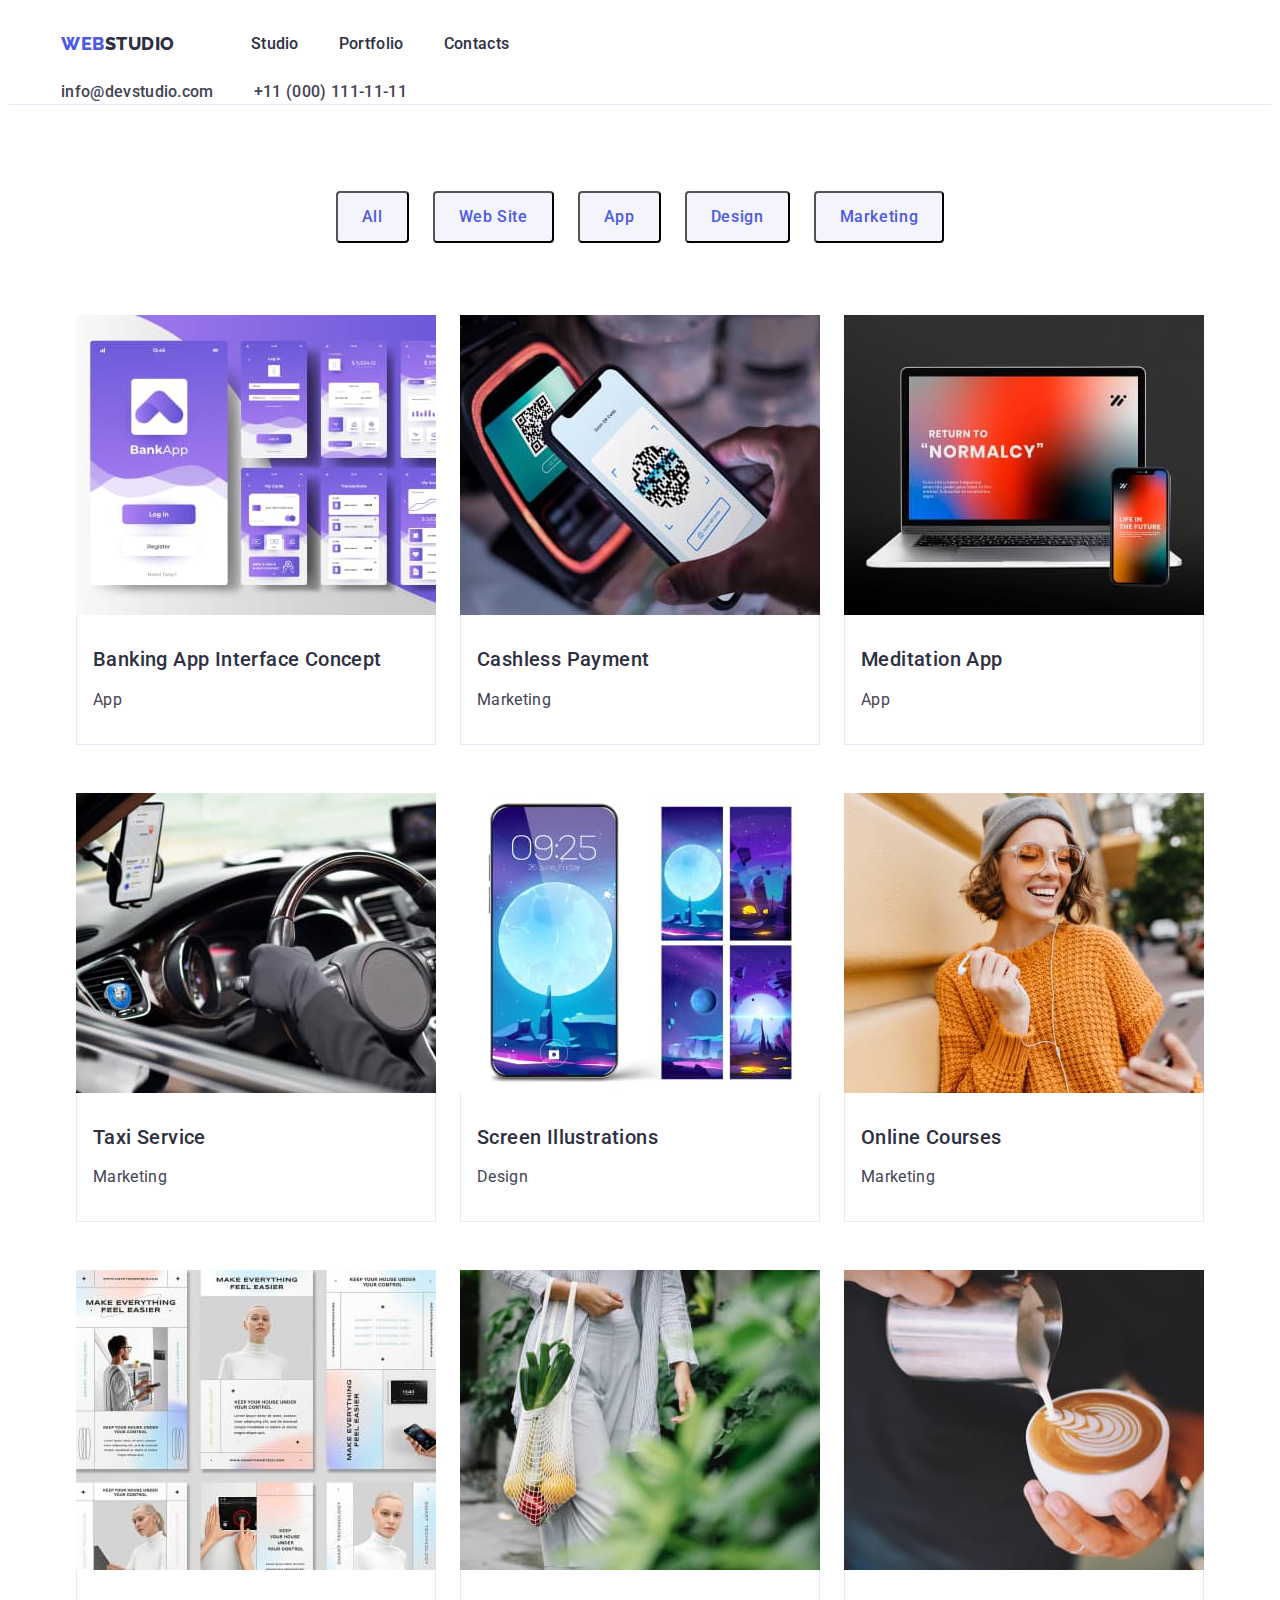
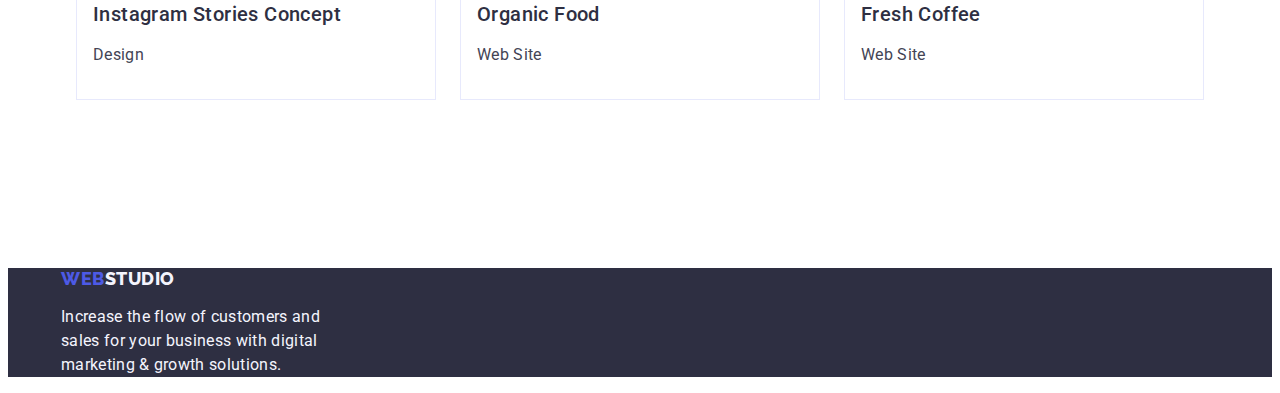
==== portfolio.html @ 390545d2 "01" ====
<!DOCTYPE html>
<html lang="en">
<!--goit-markup-hw-01-->

<head>
    <meta charset="UTF-8">
    <meta http-equiv="X-UA-Compatible" content="IE=edge">
    <meta name="viewport" content="width=device-width, initial-scale=1.0">
    <link rel="stylesheet" href="node_modules/modern-normalize/modern-normalize.min.css">
    <link rel="stylesheet" href="./css/styles.css" />
    <link rel="preconnect" href="https://fonts.googleapis.com">
    <link rel="preconnect" href="https://fonts.gstatic.com" crossorigin>
    <link
        href="https://fonts.googleapis.com/css2?family=Raleway:wght@800&family=Roboto:wght@400;500;700;900&display=swap"
        rel="stylesheet">
    <title>Studio</title>
</head>

<body>
        <!-- Шапка сайта -->
    <header class="conteiner-header">
        <div class="conteiner">
            <nav class="main-nav">
                <a href="./index.html" class="logo link">Web<span class="accent">Studio</span></a>
                <ul class="site-nav list">
                    <li class="item">
                        <a href="./index.html" class="link">Studio</a>
                    </li>
                    <li class="item">
                        <a href="./portfolio.html" class="link">Portfolio</a>
                    </li>
                    <li class="item">
                        <a href="" class="link">Contacts</a>
                    </li>
                </ul>
            </nav>
            <address class="address">
                <ul class="list">
                    <li class="item">
                        <a href="mailto:info@devstudio.com" class="link">info@devstudio.com</a>
                    </li>
                    <li class="item">
                        <a href="tel:+110001111111" class="link">+11 (000) 111-11-11</a>
                    </li>
                </ul>
            </address>
        </div>
    
    </header>
        <main>
            <section class="portfolio">
                <div class="conteiner">
               <h1 class="titles-hidden">Portfolio</h1>
               <ul class="list">
                <li class="port-btn"><button type="button" class="pointer">All</button></li>
                <li class="port-btn"><button type="button" class="pointer">Web Site</button></li> 
                <li class="port-btn"><button type="button" class="pointer">App</button></li> 
                <li class="port-btn"><button type="button" class="pointer">Design</button></li>
                <li class="port-btn"><button type="button" class="pointer">Marketing</button></li>
                </ul>
                <ul class="team-list list">
                    <li class="team">
                        <a class="link" href="">
                         <img src=./images/app.jpg class="pict" width=360 alt="Banking App Interface Concept, App" /> 
                      
                         <div class="port-item">
                        <h2 class="port-tittle ">
                            Banking App Interface Concept
                        </h2>
                        <p class="port-parag text">
                            App
                        </p>
                      </div>
                        </a>
                    </li>
                    <li class="team">
                        <a class="link" href="">
                        <img src=./images/cashless-payment.jpg class="pict" width=360 alt="Cashless Payment, Marketing" />
                            
                       <div class="port-item">
                        <h2 class="port-tittle">
                            Cashless Payment
                        </h2>
                        <p class="port-parag text">
                            Marketing
                        </p>
                       </div>
                        </a>
                    </li>
                    <li class="team">
                        <a class="link" href="">
                        <img src=./images/meditation-app.jpg class="pict" width=360 alt="Meditation App, App" />
                    
                        <div class="port-item">
                            <h2 class="port-tittle">
                                Meditation App
                            </h2>
                            <p class="port-parag text">
                                App
                            </p>
                        </div>
                        </a>
                    </li>
                    <li class="team">
                        <a class="link" href="">
                        <img src=./images/taxi-service.jpg class="pict" width=360 alt="Taxi Service, Marketing" />
                    
                     <div class="port-item">
                        <h2 class="port-tittle">
                            Taxi Service
                        </h2>
                        <p class="port-parag text">
                            Marketing
                        </p>
                     </div>
                    </a>
                    </li>
                    <li class="team">
                        <a class="link" href="">
                        <img src=./images/screen-illustrations.jpg class="pict" width=360 alt="Screen Illustrations, Design" />
                    
                        <div class="port-item">
                            <h2 class="port-tittle">
                                Screen Illustrations
                            </h2>
                            <p class="port-parag text">
                                Design
                            </p>
                        </div>
                        </a>
                    </li>
                    <li class="team">
                        <a class="link" href="">
                        <img src=./images/online-courses.jpg class="pict" width=360 alt="Online Courses, Marketing" />
                    
                       <div class="port-item">
                        <h2 class="port-tittle">
                            Online Courses
                        </h2>
                        <p class="port-parag text">
                            Marketing
                        </p>
                       </div>
                        </a>
                    </li>
                    <li class="team">
                        <a class="link" href="">
                        <img src=./images/instagram-stories-concept.jpg class="pict" width=360 alt="Instagram Stories Concept, Design" />
                    
                       <div class="port-item">
                        <h2 class="port-tittle">
                            Instagram Stories Concept
                        </h2>
                        <p class="port-parag text">
                            Design
                        </p>
                       </div>
                        </a>
                    </li>
                    <li class="team">
                        <a class="link" href="">
                        <img src=./images/organic-food.jpg class="pict" width=360 alt="Organic Food, Web Site" />
                    
                       <div class="port-item">
                        <h2 class="port-tittle">
                            Organic Food
                        </h2>
                        <p class="port-parag text">
                            Web Site
                        </p>
                       </div>
                        </a>
                    </li>
                    <li class="team">
                        <a class="link" href="">
                        <img src=./images/fresh-coffee.jpg class="pict" width=360 alt="Fresh Coffee, Web Site" />
                    
                        <div class="port-item">
                            <h2 class="port-tittle">
                                Fresh Coffee
                            </h2>
                            <p class="port-parag text">
                                Web Site
                            </p>
                        </div>
                        </a>
                    </li>
                </ul>
             </div>
                </section>
        </main>
        <footer class="footer">
            <div class="conteiner">
          <a href="./index.html" class="logo link"> Web <span class="accent">Studio </span></a>

           <p class="footer-text">
            Increase the flow of customers and sales for your business with digital marketing & growth solutions.
             </p>
            </div>

        </footer>
    </body>
    
    </html>
---- css/styles.css ----
/*цвет лого и кнопки IRIS #4D5AE5 */
    /* цвет шрифта хедера  #2E2F42 */
    /* цвет адреса в хедере #434455 */
    /*цвет активного наведения  шрифта Ocean  #404BBF */

    /* цвет заголовка h1  index #FFFFFF */
    /* цвет заголовка h2 index  #2E2F42  */
    /* цвет кновки index  IRIS  #4D5AE5 */
    /* цвет текста index  #434455  */
    
    /* цвет текста футера    #F4F4FD */

        /* цвет заголовка портфлио #2E2F42 */
        /*цвет спокойной кнопки на странице портфолио #F4F4FD */
        /* цвет спокойной надписи кнопки  на странице портфолио #4D5AE5 */
        /* цвет активной надписи кнопки  на странице портфоли #FFFFFF */
        /* цвет активной кнопки на странице портфолио Ocean  #404BBF */
        /* цвет основного текста портфлио #434455 */
/*переменные цвета*/
:root {
    --primary-text-color: #434455;
    --title-text-color: #2E2F42;
    --accent-color: #4D5AE5; /* IRIS */
    --button-color: #404BBF; /* Ocean */
    --primary-white-color: #ffffff;
    --second-color: #F4F4FD;    
}
/*основной стиль текста*/
body {
    font-family: 'Roboto', sans-serif;
    font-size: 16px;
    line-height: 1.5;  /* identical to box height, or 150% */
    color: var(--primary-text-color); /* --primary-text-color: #434455; */
    letter-spacing: 0.02em;
   
    background-color:var(--primary-white-color)}
    .conteiner{
        /* border: 5px solid tomato; */
        width: 1158px;
        padding-left: 15px;
        padding-right: 15px;
        margin: 0 auto;
    }
    img {
        display: block;
    }
.list {
    list-style:none;
    margin: 0;    
    padding-left: 0px;
}
.link{text-decoration: none;}
/* логотип*/
.logo {
    font-family: 'Raleway', sans-serif;
    font-weight: 800;
    font-size: 18px;
    line-height: 1.17;
    /* identical to box height, or 117% */
    display: flex;
    letter-spacing: 0.03em;
    text-transform: uppercase;
    color: var(--accent-color);
    margin-right: 76px;

}
.conteiner-header {
    display: flex;
    align-items: center;
    border-bottom: 1px solid#e7e9fc;
    /* #E7E9FC колір нижньої рамки хедера */
} 
.main-nav{
    display: flex;
    align-items: center;
    margin: auto;
}

 .accent {
      color: var(--title-text-color)
  }

/* хедер*/
.site-nav{
    display: flex;
}
.site-nav .item {
    margin-right: 40px;
    padding-top: 24px;
    padding-bottom: 24px;
}
.site-nav .item:last-child{
    margin-right: 0px;
}
.site-nav .link{
    color: var(--title-text-color);
    font-weight: 500;
    font-size: 16px;
    line-height: 1.5;
    letter-spacing: 0.02em;  
    display: block;
}

.address{
    font-style: normal;
}
.address .list{
        display: flex;
}
.address .item{
    margin-right: 40px;
}
.address .item:last-child{
    margin-right: 0px;
}
 .address .link {
    font-weight: 500;
     font-size: 16px;
     line-height: 1.5;
     color: inherit;
     color: var(--primary-text-color);
     /* --primary-text-color: #434455; */
      letter-spacing: 0.02em;
     font-style: normal;


 }
 .address .link:hover {
     color: var(--button-color);
 }

/* кнопка */
.pointer {
    display: inline-block;
        font-family:"Roboto", sans-serif;
        font-weight: 500;
        font-size: 16px;
        line-height: 1.5;
        letter-spacing: 0.04em;
        color: var(--primary-white-color);
        background-color: var(--accent-color);
    cursor: pointer;
border-radius: 4px;
}
.hero .pointer{
padding: 16px 32px;
min-width: 169px;
}
    .pointer:hover,.pointer:focus {
        background-color: var(--button-color);}
         /*--accent-color: #4D5AE5; IRIS */
        /*--button-color: #404BBF;  Ocean */
        /*    --second-color: #F4F4FD; */

        /* кнопка портфоліо*/
.list .pointer{
    color: var(--accent-color);
    background-color: var(--second-color);

}
.site-nav .link:hover, .site-nav .link:focus {
    color: var(--button-color);
}
.address .link:hover,.address .link:focus{
        color: var(--button-color);
}
    /* первая секция */

 .hero   {
    background-color: var(--title-text-color);
    text-align: center;
}
.hero-tittle{
    font-weight: 700;
    font-size: 56px;
    line-height: 1.07;
    text-align: center;
    color:var(--primary-white-color);
    letter-spacing: 0.02em;
    margin-top: 0px; 
    margin-bottom: 48px;
}
/*  --title-text-color: #2E2F42; */
 .hero .text, 
 .strategy .titles-strategy, 
 .tittle-we-do{
    letter-spacing: 0.02em;
    color: var(--title-text-color);
 }
p.text{
    margin-top: 0px;
    margin-bottom: 0px;
}
.strategy .conteiner{
    padding-bottom: 118px;

}
 .strategy-conteiner .list{
    display: flex;
    flex-wrap: wrap;
}
.strategy .strat-list {
    margin-right: auto;
}
.strategy .strat-list:nth-child(4n){
    margin-right: 0px;
}
.strategy .strat-list{
        display: inline-block;
  
        width: 264px;
}
 .tittle-base{
    font-weight: 700;
    font-size: 36px;
    line-height: 1.11;  
    text-align: center;
    text-transform: capitalize;
    margin-top: 0px;
    margin-bottom: 72px;}

.tittle-reg{
    font-weight: 500;
    font-size: 20px;
    line-height: 1.2;
    letter-spacing: 0.02em;
    text-align: center;
    color: var(--title-text-color);
    margin-top: 0px;
    margin-bottom: 8px;}   

    .strategy .tittle-reg{
        text-align: left;} 

.titles-hidden{
    font-weight: 500;
    font-size: 20px;
    line-height: 1.2;
    letter-spacing: 0.02em;
    color: var(--title-text-color);
    visibility:hidden;
    display: none}  /* 2 секція прихований заголовок*/
    /*  --title-text-color: #2E2F42; */



.we-do .conteiner{
    padding-bottom: 122px;
}
.we-do .link{
    display: flex;
    padding: 0px;

}

.we-do .team{
        display: inline-block;
}
.we-do .team+.team {margin-left: 24px;}
}

/* 4 секція */
.our-team {
background-color: var(--second-color)
}
.our-team .list{
    display: inline-block;
    justify-content: center;
}
.our-team .team + .team{
margin-left: 24px;
}
/* .we-do .team,
.portfolio .team,
.portfolio .port-btn {
    display: block;
} */

.our-team .team{
    display: inline-block;
    background-color: var(--primary-white-color);
    padding: 0px 0px 32px;
    border-radius: 0px 0px 4px 4px;
    text-align: center;
}
.our-team .conteiner{
    padding-bottom: 115px;
}
/*  --primary-white-color: #ffffff;
 --second-color: #F4F4FD; */


 /* футер */
.footer .accent {
    color: var(--second-color);
}

.footer {
    color: var(--second-color);
    background-color: var(--title-text-color);
}
.footer .footer-text{
    width: 264px;
}
/* кнопка портфоліо*/
.list .pointer {
    color: var(--accent-color);
    background-color: var(--second-color);}
    .list .pointer:hover, 
    .list .pointer:focus {
        color: var(--primary-white-color);
        background-color: var(--button-color);
        display: inline-block;    
    }

.port-tittle{
    font-weight: 500;
    font-size: 20px;
    line-height: 1.2;
        /* identical to box height, or 120% */
    letter-spacing: 0.02em;
     color: var(--title-text-color);
     margin-top: 0;
     margin-bottom: ;
}
.port-parag{
        font-size: 16px;
        line-height: 1.5;
        /* identical to box height, or 150% */
        letter-spacing: 0.02em;
        color: var(--primary-text-color)
        /* --primary-text-color: #434455; */
}
.portfolio .team-list {
    display: flex;
    flex-wrap: wrap;
}
.team-list .team:not(:nth-child(3n)) {
    margin-right: 24px; 
}
.portfolio .port-btn {
    padding-bottom: 72px;
}
.portfolio .pointer {
    padding: 12px 24px;
    margin-top: 86px;
}
.portfolio .port-btn+.port-btn{
    margin-left: 24px;
}
.portfolio .list {
    display: flex;
    justify-content:center
}
.portfolio .port-item {
    padding: 0 0 32px;
    padding-left: 16px;
    padding-top: 32px;
    margin-bottom: 48px;
    border-bottom: 1px solid#E7E9FC;
    border-left: 1px solid #E7E9FC;
    border-right: 1px solid #E7E9FC
    /* #E7E9FC рамка */

}
.team-list .team:nth-last-child(-n+3){
    margin-bottom: 120px; 
}
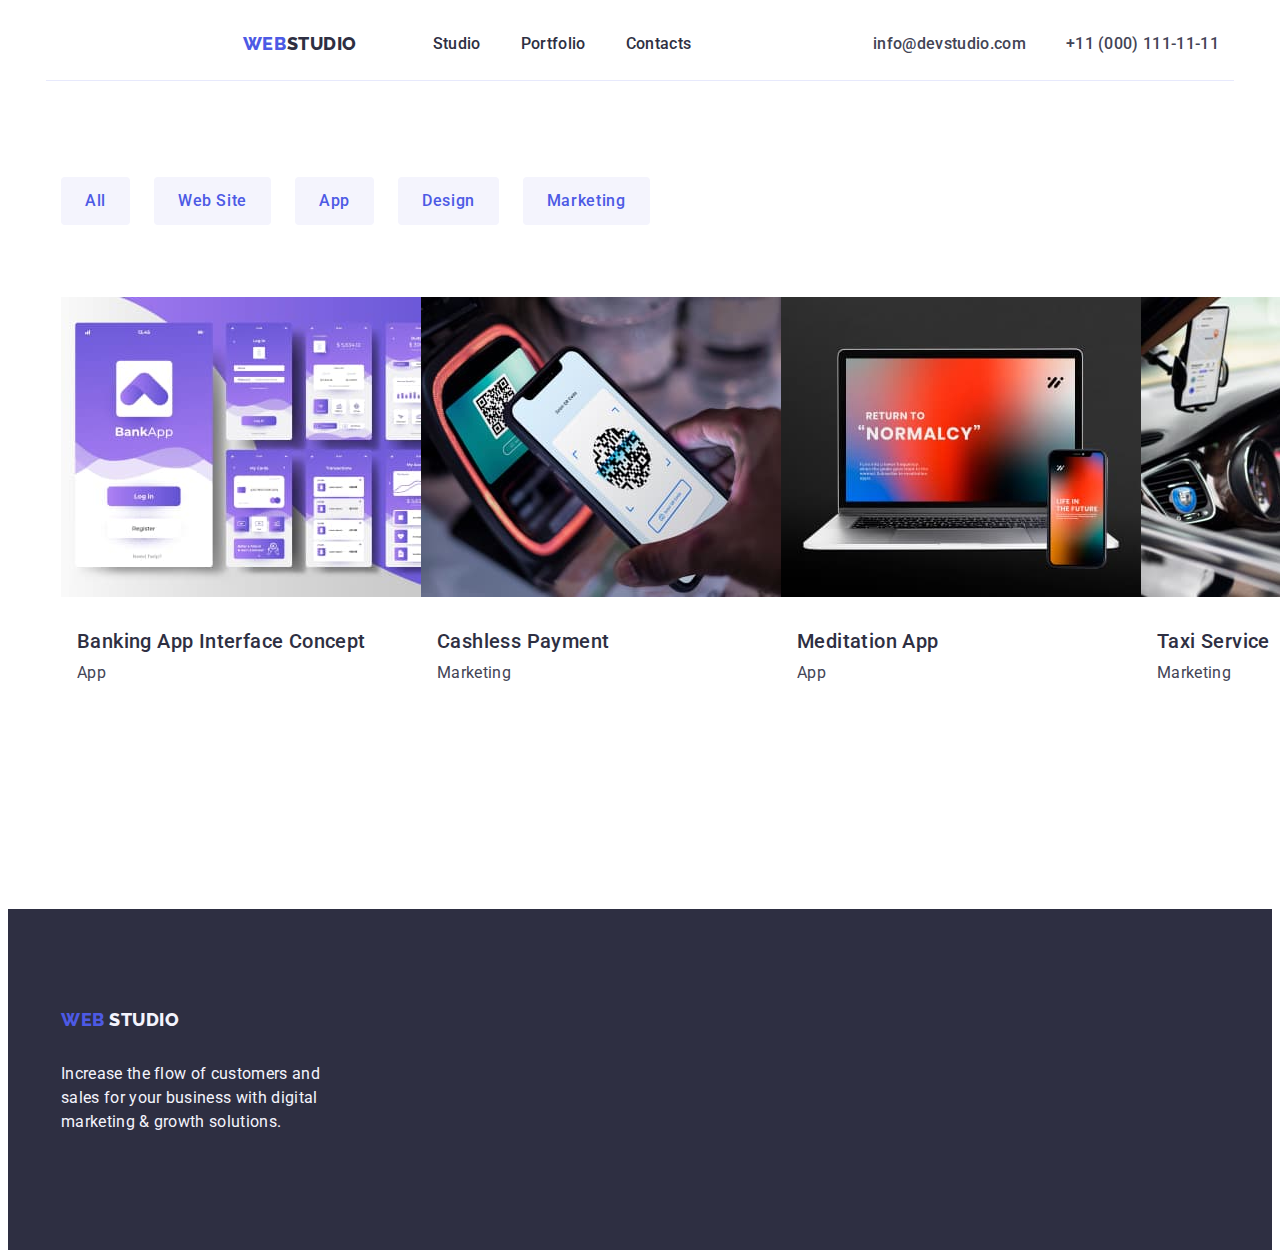
==== commit 36e9d6e1: "03" ====
--- a/portfolio.html
+++ b/portfolio.html
@@ -18,45 +18,56 @@
 
 <body>
         <!-- Шапка сайта -->
-    <header class="conteiner-header">
-        <div class="conteiner">
-            <nav class="main-nav">
-                <a href="./index.html" class="logo link">Web<span class="accent">Studio</span></a>
-                <ul class="site-nav list">
-                    <li class="item">
-                        <a href="./index.html" class="link">Studio</a>
-                    </li>
-                    <li class="item">
-                        <a href="./portfolio.html" class="link">Portfolio</a>
-                    </li>
-                    <li class="item">
-                        <a href="" class="link">Contacts</a>
-                    </li>
-                </ul>
-            </nav>
-            <address class="address">
-                <ul class="list">
-                    <li class="item">
-                        <a href="mailto:info@devstudio.com" class="link">info@devstudio.com</a>
-                    </li>
-                    <li class="item">
-                        <a href="tel:+110001111111" class="link">+11 (000) 111-11-11</a>
-                    </li>
-                </ul>
-            </address>
-        </div>
-    
+    <header class="container-header">
+    <div class="container ">
+        <nav class="main-nav">
+            <a href="./index.html" class="logo link">Web<span class="accent">Studio</span></a>
+
+            <ul class="site-nav list">
+                <li class="item">
+                    <a href="./index.html" class="link">Studio</a>
+                </li>
+                <li class="item">
+                    <a href="./portfolio.html" class="link">Portfolio</a>
+                </li>
+                <li class="item">
+                    <a href="" class="link">Contacts</a>
+                </li>
+            </ul>
+        </nav>
+        <address class="address">
+            <ul class="list">
+                <li class="item">
+                    <a href="mailto:info@devstudio.com" class="link">info@devstudio.com</a>
+                </li>
+                <li class="item">
+                    <a href="tel:+110001111111" class="link">+11 (000) 111-11-11</a>
+                </li>
+            </ul>
+        </address>
+    </div>
+
     </header>
         <main>
             <section class="portfolio">
-                <div class="conteiner">
+                <div class="container">
                <h1 class="titles-hidden">Portfolio</h1>
                <ul class="list">
-                <li class="port-btn"><button type="button" class="pointer">All</button></li>
-                <li class="port-btn"><button type="button" class="pointer">Web Site</button></li> 
-                <li class="port-btn"><button type="button" class="pointer">App</button></li> 
-                <li class="port-btn"><button type="button" class="pointer">Design</button></li>
-                <li class="port-btn"><button type="button" class="pointer">Marketing</button></li>
+                   <li class="port-btn">
+                          <button type="button" class="pointer">All</button>
+                  </li>
+                  <li class="port-btn">
+                         <button type="button" class="pointer">Web Site</button>
+                  </li> 
+                  <li class="port-btn">
+                           <button type="button" class="pointer">App</button>
+                  </li> 
+                 <li class="port-btn">
+                          <button type="button" class="pointer">Design</button>
+                  </li>
+                  <li class="port-btn">
+                            <button type="button" class="pointer">Marketing</button>
+                 </li>
                 </ul>
                 <ul class="team-list list">
                     <li class="team">
@@ -189,16 +200,16 @@
              </div>
                 </section>
         </main>
-        <footer class="footer">
-            <div class="conteiner">
-          <a href="./index.html" class="logo link"> Web <span class="accent">Studio </span></a>
-
-           <p class="footer-text">
-            Increase the flow of customers and sales for your business with digital marketing & growth solutions.
-             </p>
-            </div>
-
-        </footer>
+    <footer class="footer">
+        <div class="container">
+            <a href="./index.html" class="logo link"> Web <span class="accent">Studio </span></a>
+    
+            <p class="footer-text">
+                Increase the flow of customers and sales for your business with digital marketing & growth solutions.
+            </p>
+        </div>
+    
+    </footer>
     </body>
     
     </html>--- a/css/styles.css
+++ b/css/styles.css
@@ -16,6 +16,7 @@
         /* цвет активной надписи кнопки  на странице портфоли #FFFFFF */
         /* цвет активной кнопки на странице портфолио Ocean  #404BBF */
         /* цвет основного текста портфлио #434455 */
+        /* цыер рамки #E7E9FC */
 /*переменные цвета*/
 :root {
     --primary-text-color: #434455;
@@ -23,7 +24,8 @@
     --accent-color: #4D5AE5; /* IRIS */
     --button-color: #404BBF; /* Ocean */
     --primary-white-color: #ffffff;
-    --second-color: #F4F4FD;    
+    --second-color: #F4F4FD;  
+    --frame:#E7E9F;
 }
 /*основной стиль текста*/
 body {
@@ -34,7 +36,7 @@
     letter-spacing: 0.02em;
    
     background-color:var(--primary-white-color)}
-    .conteiner{
+    .container{
         /* border: 5px solid tomato; */
         width: 1158px;
         padding-left: 15px;
@@ -64,7 +66,7 @@
     margin-right: 76px;
 
 }
-.conteiner-header {
+.container-header .container{
     display: flex;
     align-items: center;
     border-bottom: 1px solid#e7e9fc;
@@ -97,7 +99,7 @@
     font-weight: 500;
     font-size: 16px;
     line-height: 1.5;
-    letter-spacing: 0.02em;  
+    letter-spacing: 0.02em; 
     display: block;
 }
 
@@ -143,8 +145,19 @@
 border-radius: 4px;
 }
 .hero .pointer{
-padding: 16px 32px;
-min-width: 169px;
+    display: block;
+    padding: 16px 32px;
+    min-width: 169px;
+    margin:  auto;
+    margin-top: 46px;
+    height: 56px;
+    border: none;
+
+
+}
+.hero .container{
+    padding-top: 188px;
+    padding-bottom: 188px;
 }
     .pointer:hover,.pointer:focus {
         background-color: var(--button-color);}
@@ -179,6 +192,8 @@
     letter-spacing: 0.02em;
     margin-top: 0px; 
     margin-bottom: 48px;
+    max-width: 496px;
+    margin: auto;
 }
 /*  --title-text-color: #2E2F42; */
  .hero .text, 
@@ -191,24 +206,24 @@
     margin-top: 0px;
     margin-bottom: 0px;
 }
-.strategy .conteiner{
-    padding-bottom: 118px;
-
-}
- .strategy-conteiner .list{
+.strategy {
+    padding-top: 120px;
+    padding-bottom: 120px;
+
+}
+ .strategy-container .list{
     display: flex;
     flex-wrap: wrap;
 }
 .strategy .strat-list {
-    margin-right: auto;
+    margin-right: 24px;
 }
 .strategy .strat-list:nth-child(4n){
     margin-right: 0px;
 }
 .strategy .strat-list{
         display: inline-block;
-  
-        width: 264px;
+        width: calc((100% - 72px) / 4);
 }
  .tittle-base{
     font-weight: 700;
@@ -244,10 +259,10 @@
 
 
 
-.we-do .conteiner{
-    padding-bottom: 122px;
-}
-.we-do .link{
+.we-do .container{
+    padding-bottom: 120px;
+}
+.we-do .list{
     display: flex;
     padding: 0px;
 
@@ -256,7 +271,12 @@
 .we-do .team{
         display: inline-block;
 }
-.we-do .team+.team {margin-left: 24px;}
+.we-do .team {
+    margin-right: 24px;
+    width: calc((100% - 48px) / 3)}
+.we-do .team:last-child{
+    margin-right: 0px;
+
 }
 
 /* 4 секція */
@@ -283,7 +303,7 @@
     border-radius: 0px 0px 4px 4px;
     text-align: center;
 }
-.our-team .conteiner{
+.our-team .container{
     padding-bottom: 115px;
 }
 /*  --primary-white-color: #ffffff;
@@ -298,9 +318,20 @@
 .footer {
     color: var(--second-color);
     background-color: var(--title-text-color);
+    
+    padding-top: 100px;
+    padding-bottom: 100px;
+}
+.footer .logo{
+    display: inline-block;
+    margin-bottom: 16px;
 }
 .footer .footer-text{
     width: 264px;
+}
+
+.portfolio {
+    padding: 96px 0 120px
 }
 /* кнопка портфоліо*/
 .list .pointer {
@@ -312,7 +343,6 @@
         background-color: var(--button-color);
         display: inline-block;    
     }
-
 .port-tittle{
     font-weight: 500;
     font-size: 20px;
@@ -331,38 +361,49 @@
         color: var(--primary-text-color)
         /* --primary-text-color: #434455; */
 }
-.portfolio .team-list {
-    display: flex;
-    flex-wrap: wrap;
-}
-.team-list .team:not(:nth-child(3n)) {
-    margin-right: 24px; 
+
+.portfolio .list{
+margin-bottom: 72px;
 }
 .portfolio .port-btn {
-    padding-bottom: 72px;
+    margin-right: 24px;
+}
+.portfolio .port-btn:last-child {
+    margin-right: 0px;
 }
 .portfolio .pointer {
     padding: 12px 24px;
-    margin-top: 86px;
-}
-.portfolio .port-btn+.port-btn{
-    margin-left: 24px;
+    border: 1px solid var(--frame);
+}
+.portfolio .pointer:hover,
+.portfolio .pointer:focus {
+    border: 1px solid transparent;
 }
 .portfolio .list {
     display: flex;
     justify-content:center
+
+/* секция portfolio */
+.portfolio .team-list {
+    display: flex;
+    flex-wrap: wrap;
+}
+.team-list .team {
+    margin-right: 24px;
+    margin-bottom: 48px;
+    width: calc((100% - 48px) / 3);
+}
+.team-list .team:nth-child(3n) {
+    margin-right: 0px;
+}
 }
 .portfolio .port-item {
-    padding: 0 0 32px;
-    padding-left: 16px;
-    padding-top: 32px;
-    margin-bottom: 48px;
-    border-bottom: 1px solid#E7E9FC;
-    border-left: 1px solid #E7E9FC;
-    border-right: 1px solid #E7E9FC
-    /* #E7E9FC рамка */
-
-}
-.team-list .team:nth-last-child(-n+3){
-    margin-bottom: 120px; 
-}
+    padding: 32px 16px;
+    border-bottom: 1px solid var(--frame);
+    border-left: 1px solid var(--frame);
+    border-right: 1px solid var(--frame);
+        /* #E7E9FC рамка */
+
+}.port-item .port-tittle{
+    margin-bottom: 8px
+}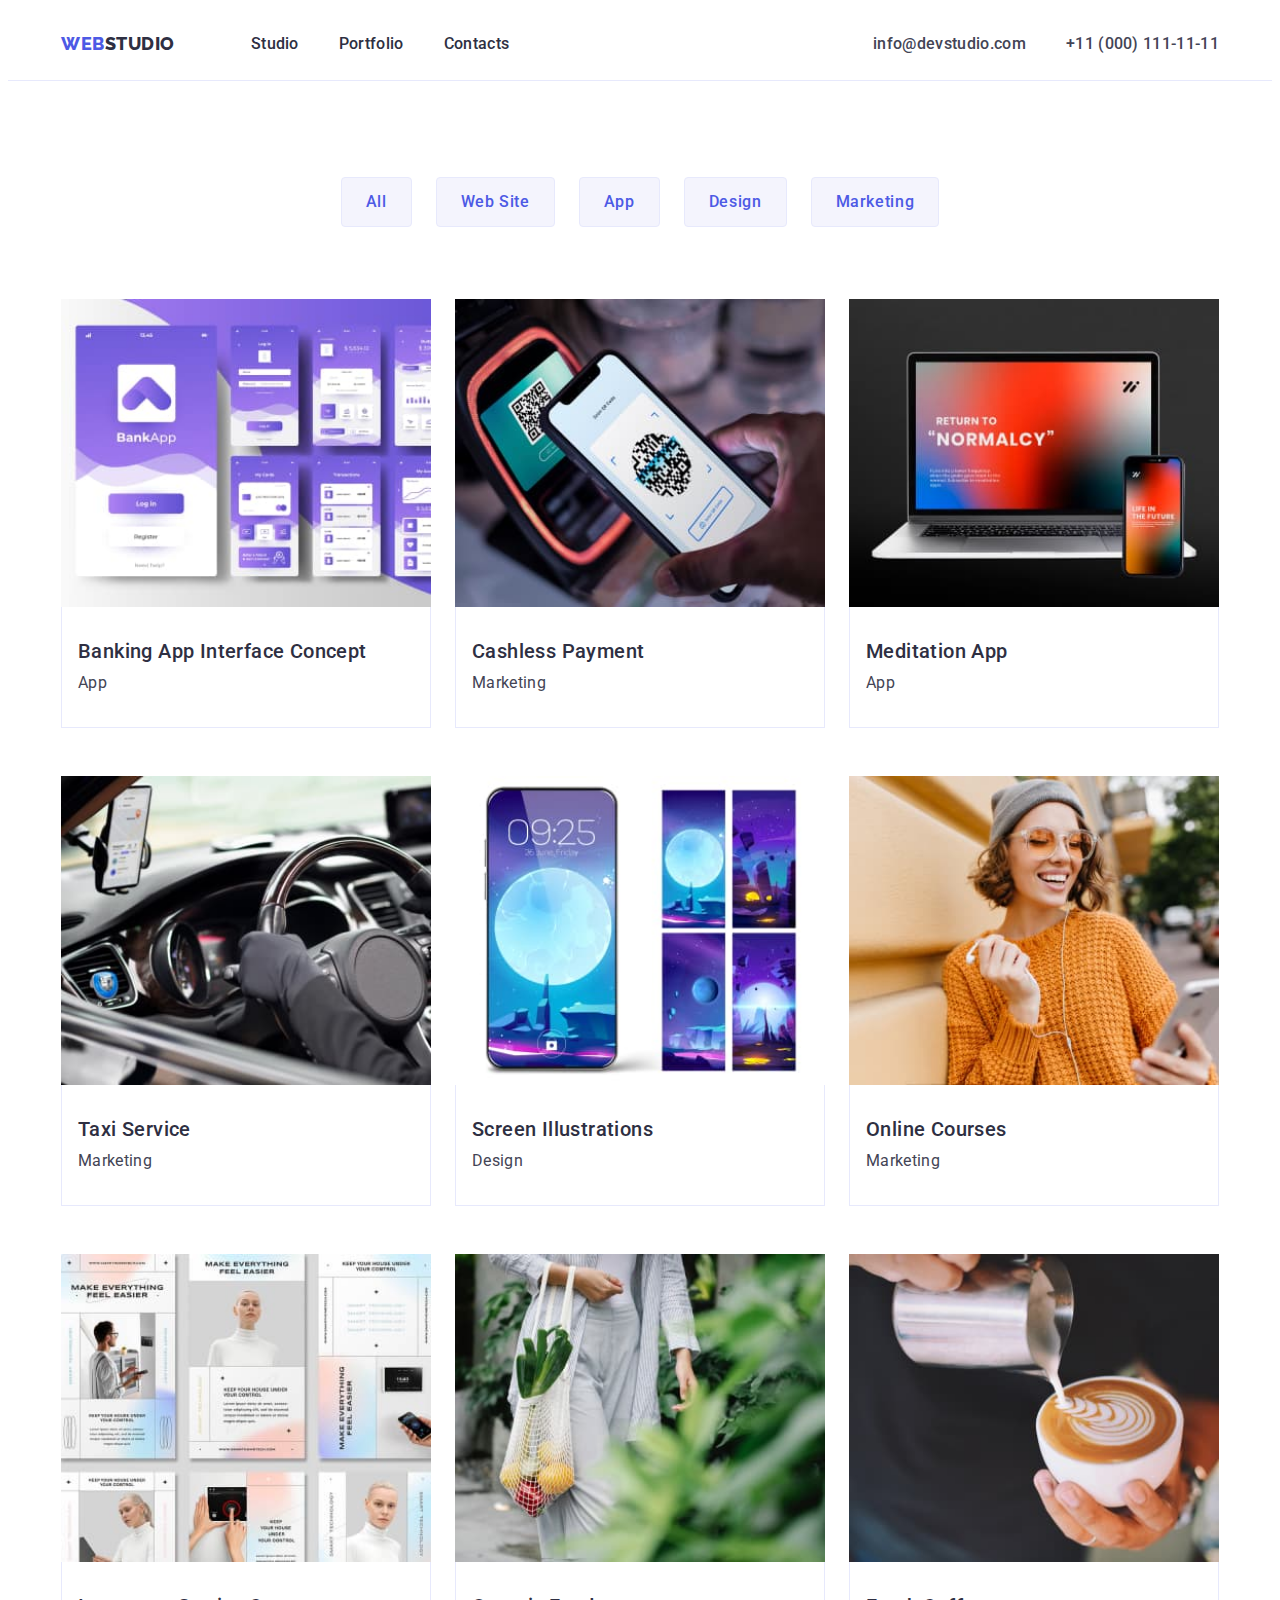
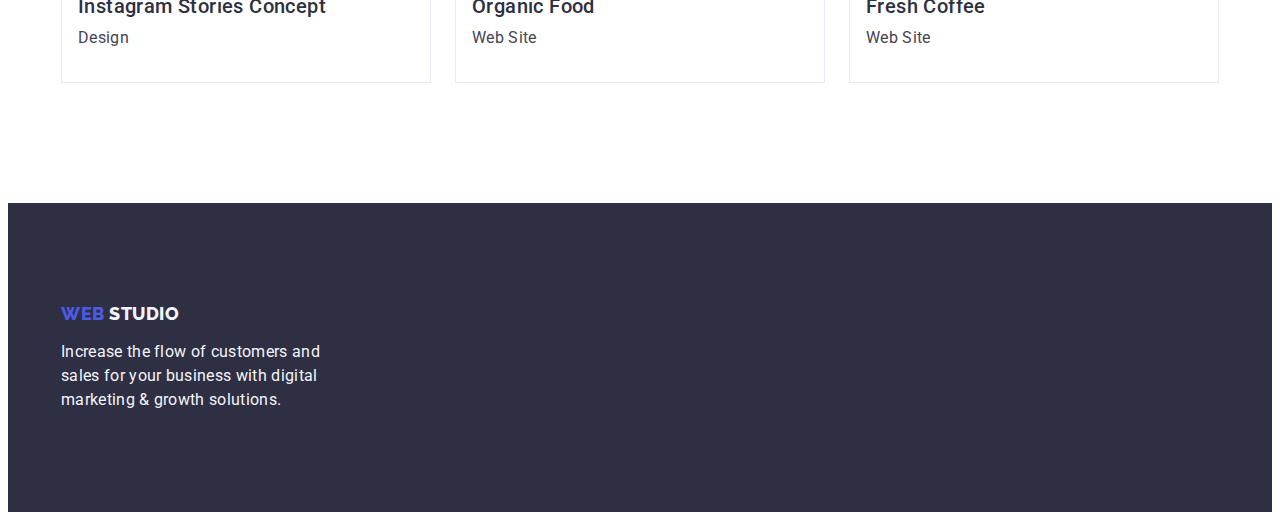
==== commit f1bf55ec: "goit-markup-hw-03" ====
--- a/portfolio.html
+++ b/portfolio.html
@@ -52,7 +52,7 @@
             <section class="portfolio">
                 <div class="container">
                <h1 class="titles-hidden">Portfolio</h1>
-               <ul class="list">
+               <ul class="port-list-bottom list">
                    <li class="port-btn">
                           <button type="button" class="pointer">All</button>
                   </li>
--- a/css/styles.css
+++ b/css/styles.css
@@ -25,7 +25,7 @@
     --button-color: #404BBF; /* Ocean */
     --primary-white-color: #ffffff;
     --second-color: #F4F4FD;  
-    --frame:#E7E9F;
+    --frame: #E7E9FC; 
 }
 /*основной стиль текста*/
 body {
@@ -45,6 +45,7 @@
     }
     img {
         display: block;
+        width: 100%;
     }
 .list {
     list-style:none;
@@ -69,13 +70,15 @@
 .container-header .container{
     display: flex;
     align-items: center;
-    border-bottom: 1px solid#e7e9fc;
     /* #E7E9FC колір нижньої рамки хедера */
 } 
+.container-header{
+    border-bottom: 1px solid var(--frame)
+}
 .main-nav{
     display: flex;
     align-items: center;
-    margin: auto;
+    margin-right: auto;
 }
 
  .accent {
@@ -88,8 +91,10 @@
 }
 .site-nav .item {
     margin-right: 40px;
-    padding-top: 24px;
-    padding-bottom: 24px;
+}
+.site-nav .link{
+        padding-top: 24px;
+        padding-bottom: 24px;
 }
 .site-nav .item:last-child{
     margin-right: 0px;
@@ -155,7 +160,7 @@
 
 
 }
-.hero .container{
+.hero{
     padding-top: 188px;
     padding-bottom: 188px;
 }
@@ -222,7 +227,6 @@
     margin-right: 0px;
 }
 .strategy .strat-list{
-        display: inline-block;
         width: calc((100% - 72px) / 4);
 }
  .tittle-base{
@@ -242,7 +246,8 @@
     text-align: center;
     color: var(--title-text-color);
     margin-top: 0px;
-    margin-bottom: 8px;}   
+    margin-bottom: 8px;
+}   
 
     .strategy .tittle-reg{
         text-align: left;} 
@@ -259,7 +264,7 @@
 
 
 
-.we-do .container{
+.we-do{
     padding-bottom: 120px;
 }
 .we-do .list{
@@ -281,15 +286,14 @@
 
 /* 4 секція */
 .our-team {
-background-color: var(--second-color)
+background-color: var(--second-color);
+padding: 120px 0;
 }
 .our-team .list{
-    display: inline-block;
+    display: flex;
     justify-content: center;
 }
-.our-team .team + .team{
-margin-left: 24px;
-}
+
 /* .we-do .team,
 .portfolio .team,
 .portfolio .port-btn {
@@ -297,19 +301,22 @@
 } */
 
 .our-team .team{
-    display: inline-block;
+    margin-right: 24px;
     background-color: var(--primary-white-color);
     padding: 0px 0px 32px;
     border-radius: 0px 0px 4px 4px;
     text-align: center;
-}
-.our-team .container{
-    padding-bottom: 115px;
+    width: calc((100% - 72px) / 4);
+}
+.our-team .team:last-child {
+    margin-right: 0px;
 }
 /*  --primary-white-color: #ffffff;
  --second-color: #F4F4FD; */
 
-
+.our-team .team-info{
+    padding: 32px 16px;
+}
  /* футер */
 .footer .accent {
     color: var(--second-color);
@@ -325,9 +332,11 @@
 .footer .logo{
     display: inline-block;
     margin-bottom: 16px;
+    margin-right: 0px;
 }
 .footer .footer-text{
     width: 264px;
+    margin: 0px;
 }
 
 .portfolio {
@@ -343,28 +352,7 @@
         background-color: var(--button-color);
         display: inline-block;    
     }
-.port-tittle{
-    font-weight: 500;
-    font-size: 20px;
-    line-height: 1.2;
-        /* identical to box height, or 120% */
-    letter-spacing: 0.02em;
-     color: var(--title-text-color);
-     margin-top: 0;
-     margin-bottom: ;
-}
-.port-parag{
-        font-size: 16px;
-        line-height: 1.5;
-        /* identical to box height, or 150% */
-        letter-spacing: 0.02em;
-        color: var(--primary-text-color)
-        /* --primary-text-color: #434455; */
-}
-
-.portfolio .list{
-margin-bottom: 72px;
-}
+
 .portfolio .port-btn {
     margin-right: 24px;
 }
@@ -379,11 +367,14 @@
 .portfolio .pointer:focus {
     border: 1px solid transparent;
 }
+/* секция portfolio */
 .portfolio .list {
     display: flex;
-    justify-content:center
-
-/* секция portfolio */
+    justify-content: center;
+}
+.portfolio .port-list-bottom {
+    margin-bottom: 72px;
+}
 .portfolio .team-list {
     display: flex;
     flex-wrap: wrap;
@@ -391,19 +382,37 @@
 .team-list .team {
     margin-right: 24px;
     margin-bottom: 48px;
-    width: calc((100% - 48px) / 3);
+    width: calc((100% - 48px)/3);
+}
+.team-list .team:nth-last-child(-n+3){
+margin-bottom: 0px;
 }
 .team-list .team:nth-child(3n) {
     margin-right: 0px;
 }
-}
+
 .portfolio .port-item {
     padding: 32px 16px;
     border-bottom: 1px solid var(--frame);
     border-left: 1px solid var(--frame);
     border-right: 1px solid var(--frame);
         /* #E7E9FC рамка */
-
-}.port-item .port-tittle{
-    margin-bottom: 8px
+}
+.port-tittle {
+    font-weight: 500;
+    font-size: 20px;
+    line-height: 1.2;
+    /* identical to box height, or 120% */
+    letter-spacing: 0.02em;
+    color: var(--title-text-color);
+    margin-top: 0;
+    margin-bottom: 8px;
+}
+.port-parag {
+    font-size: 16px;
+    line-height: 1.5;
+    /* identical to box height, or 150% */
+    letter-spacing: 0.02em;
+    color: var(--primary-text-color)
+        /* --primary-text-color: #434455; */
 }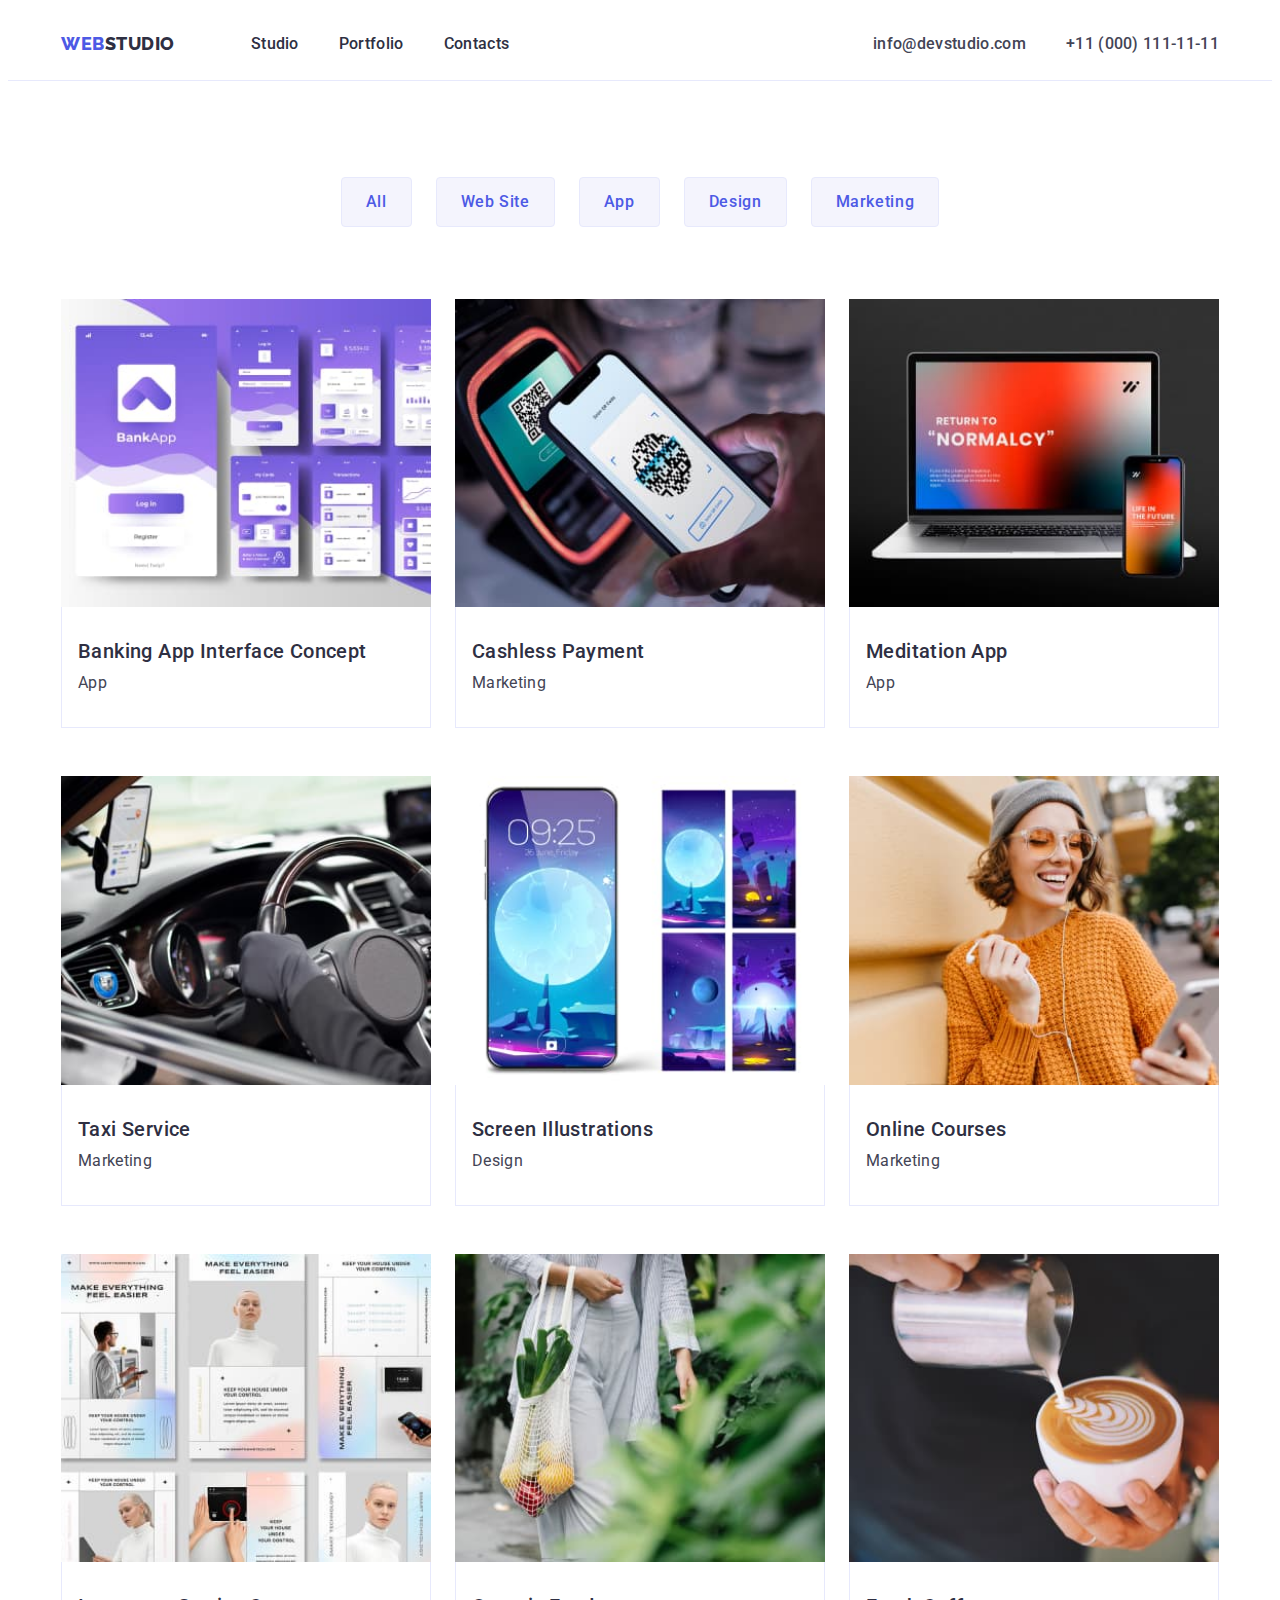
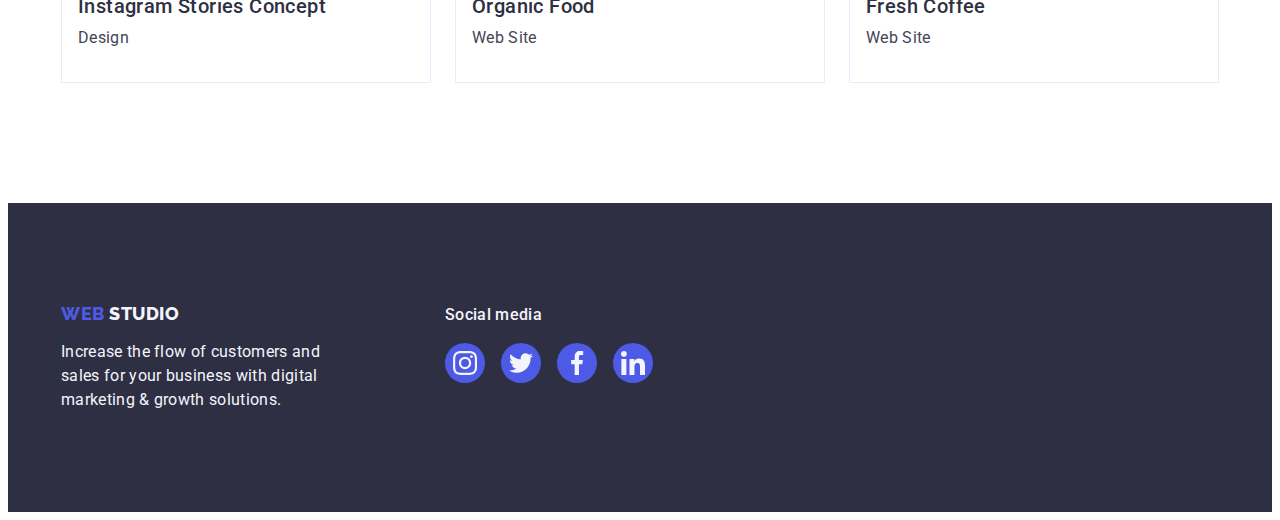
==== commit 37be841f: "goit-markup-hw-04" ====
--- a/portfolio.html
+++ b/portfolio.html
@@ -6,7 +6,9 @@
     <meta charset="UTF-8">
     <meta http-equiv="X-UA-Compatible" content="IE=edge">
     <meta name="viewport" content="width=device-width, initial-scale=1.0">
-    <link rel="stylesheet" href="node_modules/modern-normalize/modern-normalize.min.css">
+    <link rel="stylesheet" href="https://cdnjs.cloudflare.com/ajax/libs/modern-normalize/1.1.0/modern-normalize.min.css"
+        integrity="sha512-wpPYUAdjBVSE4KJnH1VR1HeZfpl1ub8YT/NKx4PuQ5NmX2tKuGu6U/JRp5y+Y8XG2tV+wKQpNHVUX03MfMFn9Q=="
+        crossorigin="anonymous" referrerpolicy="no-referrer" />
     <link rel="stylesheet" href="./css/styles.css" />
     <link rel="preconnect" href="https://fonts.googleapis.com">
     <link rel="preconnect" href="https://fonts.gstatic.com" crossorigin>
@@ -201,12 +203,52 @@
                 </section>
         </main>
     <footer class="footer">
-        <div class="container">
-            <a href="./index.html" class="logo link"> Web <span class="accent">Studio </span></a>
+        <div class="container footer-container">
+            <div class="logo-company">
+                <a href="./index.html" class="logo link"> Web <span class="accent">Studio </span></a>
     
-            <p class="footer-text">
-                Increase the flow of customers and sales for your business with digital marketing & growth solutions.
-            </p>
+                <p class="footer-text">
+                    Increase the flow of customers and sales for your business with digital marketing & growth solutions.
+                </p>
+            </div>
+            <div class="media">
+                <h2 class="soc-media">
+                    Social media
+                </h2>
+                <ul class="list list-soc">
+                    <li class="link-soc">
+                        <a href="" class="buttom-soc">
+                            <svg class="buttom-icon-soc" width="24" height="24">
+                                <use href="./images/icons.svg#icon-instagram">
+                                </use>
+                            </svg>
+                        </a>
+                    </li>
+                    <li class="link-soc">
+                        <a href="" class="buttom-soc">
+                            <svg class="buttom-icon-soc" width="24" height="24">
+                                <use href="./images/icons.svg#icon-twitter">
+                                </use>
+                            </svg>
+                        </a>
+                    </li>
+                    <li class="link-soc">
+                        <a href="" class="buttom-soc">
+                            <svg class="buttom-icon-soc" width="24" height="24">
+                                <use href="./images/icons.svg#icon-facebook"></use>
+                            </svg>
+                        </a>
+                    </li>
+                    <li class="link-soc">
+                        <a href="" class="buttom-soc">
+                            <svg class="buttom-icon-soc" width="24" height="24">
+                                <use href="./images/icons.svg#icon-linkedin">
+                                </use>
+                            </svg>
+                        </a>
+                    </li>
+                </ul>
+            </div>
         </div>
     
     </footer>
--- a/css/styles.css
+++ b/css/styles.css
@@ -25,7 +25,9 @@
     --button-color: #404BBF; /* Ocean */
     --primary-white-color: #ffffff;
     --second-color: #F4F4FD;  
-    --frame: #E7E9FC; 
+    --frame: #E7E9FC;
+    --client-logo:#8E8F99;
+    --soc-logo:#F4F4FD;
 }
 /*основной стиль текста*/
 body {
@@ -165,7 +167,8 @@
     padding-bottom: 188px;
 }
     .pointer:hover,.pointer:focus {
-        background-color: var(--button-color);}
+         background-color: var(--button-color);
+        }
          /*--accent-color: #4D5AE5; IRIS */
         /*--button-color: #404BBF;  Ocean */
         /*    --second-color: #F4F4FD; */
@@ -186,7 +189,18 @@
 
  .hero   {
     background-color: var(--title-text-color);
+        background-image: linear-gradient(
+            to right,
+             rgba(46, 47, 66, 0.7),
+             rgba(46, 47, 66, 0.7)),
+            url(../images/people-office.jpg);
+    /* background-image: url(../images/people-office.jpg); */
+    background-repeat: no-repeat;
+    background-position: center;
+    background-size: 1440рх;
+
     text-align: center;
+    /* rgba(46, 47, 66, 0.7) */
 }
 .hero-tittle{
     font-weight: 700;
@@ -263,6 +277,24 @@
     /*  --title-text-color: #2E2F42; */
 
 
+.strat-list .buttom{
+    display: flex;
+    align-items: center;
+    justify-content: center;
+    margin-bottom: 8px;
+   
+    background-color: #F4F4FD;
+    height: 112px;
+    width: 264px;
+    border-radius: 4px;
+}
+.strat-list .buttom-icon{
+
+    width: 64px;
+    height: 64px;
+    left: 100px;
+    top: 24px;
+}
 
 .we-do{
     padding-bottom: 120px;
@@ -300,13 +332,17 @@
     display: block;
 } */
 
+
 .our-team .team{
     margin-right: 24px;
     background-color: var(--primary-white-color);
-    padding: 0px 0px 32px;
     border-radius: 0px 0px 4px 4px;
     text-align: center;
     width: calc((100% - 72px) / 4);
+    box-shadow:
+         0px 1px 6px rgba(46, 47, 66, 0.08),
+        0px 1px 1px rgba(46, 47, 66, 0.16),
+        0px 2px 1px rgba(46, 47, 66, 0.08);
 }
 .our-team .team:last-child {
     margin-right: 0px;
@@ -317,6 +353,53 @@
 .our-team .team-info{
     padding: 32px 16px;
 }
+
+.buttom-soc{
+    display: flex;
+    align-items: center;
+    justify-content: center;
+    background-color: var(--accent-color);
+    height: 40px;
+    width: 40px;
+    border-radius: 50%;
+    fill: var(--soc-logo);
+}
+.buttom-icon-soc{
+    align-items: center;
+    justify-content: center;
+}
+.our-team .link-soc{
+    margin-top: 8px;
+    margin-right: 24px;
+}
+.our-team .link-soc:last-child{
+    margin-right: 0px;
+}
+
+/* Наші кліенти */
+.our-client{
+    background-color: var(--primary-white-color);
+    padding: 120px 0;
+}
+.our-client-container .list {
+     display: flex;}
+
+.buttom-client{
+    display: flex;
+    margin-right: 24px;
+    align-items: center;
+    justify-content: center;
+    height: 88px;
+    width: 168px;
+    border: 1px solid #8E8F99;
+    border-radius: 4px;
+    fill:var(--client-logo);
+}
+.buttom-client:last-child{
+    margin-right: 0px;
+}
+
+
  /* футер */
 .footer .accent {
     color: var(--second-color);
@@ -339,8 +422,23 @@
     margin: 0px;
 }
 
-.portfolio {
-    padding: 96px 0 120px
+.list-soc{
+display: flex;
+}
+.link-soc{
+    margin-right: 16px;
+}
+.soc-media{
+    font-size: 16px;
+    font-weight: 500;
+    margin: 0;
+    margin-bottom: 16px;
+}
+.footer-container{
+    display: flex;
+}
+.logo-company{
+    margin-right: 120px;
 }
 /* кнопка портфоліо*/
 .list .pointer {
@@ -353,12 +451,7 @@
         display: inline-block;    
     }
 
-.portfolio .port-btn {
-    margin-right: 24px;
-}
-.portfolio .port-btn:last-child {
-    margin-right: 0px;
-}
+
 .portfolio .pointer {
     padding: 12px 24px;
     border: 1px solid var(--frame);
@@ -366,8 +459,29 @@
 .portfolio .pointer:hover,
 .portfolio .pointer:focus {
     border: 1px solid transparent;
+    box-shadow: 
+    0px 3px 1px rgba(0, 0, 0, 0.1), 
+    0px 2px 1px rgba(0, 0, 0, 0.08), 
+    0px 2px 2px rgba(0, 0, 0, 0.12);
 }
 /* секция portfolio */
+.portfolio {
+    padding: 96px 0 120px
+}
+.portfolio .port-btn {
+    margin-right: 24px;
+}
+
+.portfolio .port-btn:last-child {
+    margin-right: 0px;
+}
+
+.portfolio .team:hover {
+    box-shadow:
+        0px 1px 6px rgba(46, 47, 66, 0.08),
+        0px 1px 1px rgba(46, 47, 66, 0.16),
+        0px 2px 1px rgba(46, 47, 66, 0.08);
+}
 .portfolio .list {
     display: flex;
     justify-content: center;
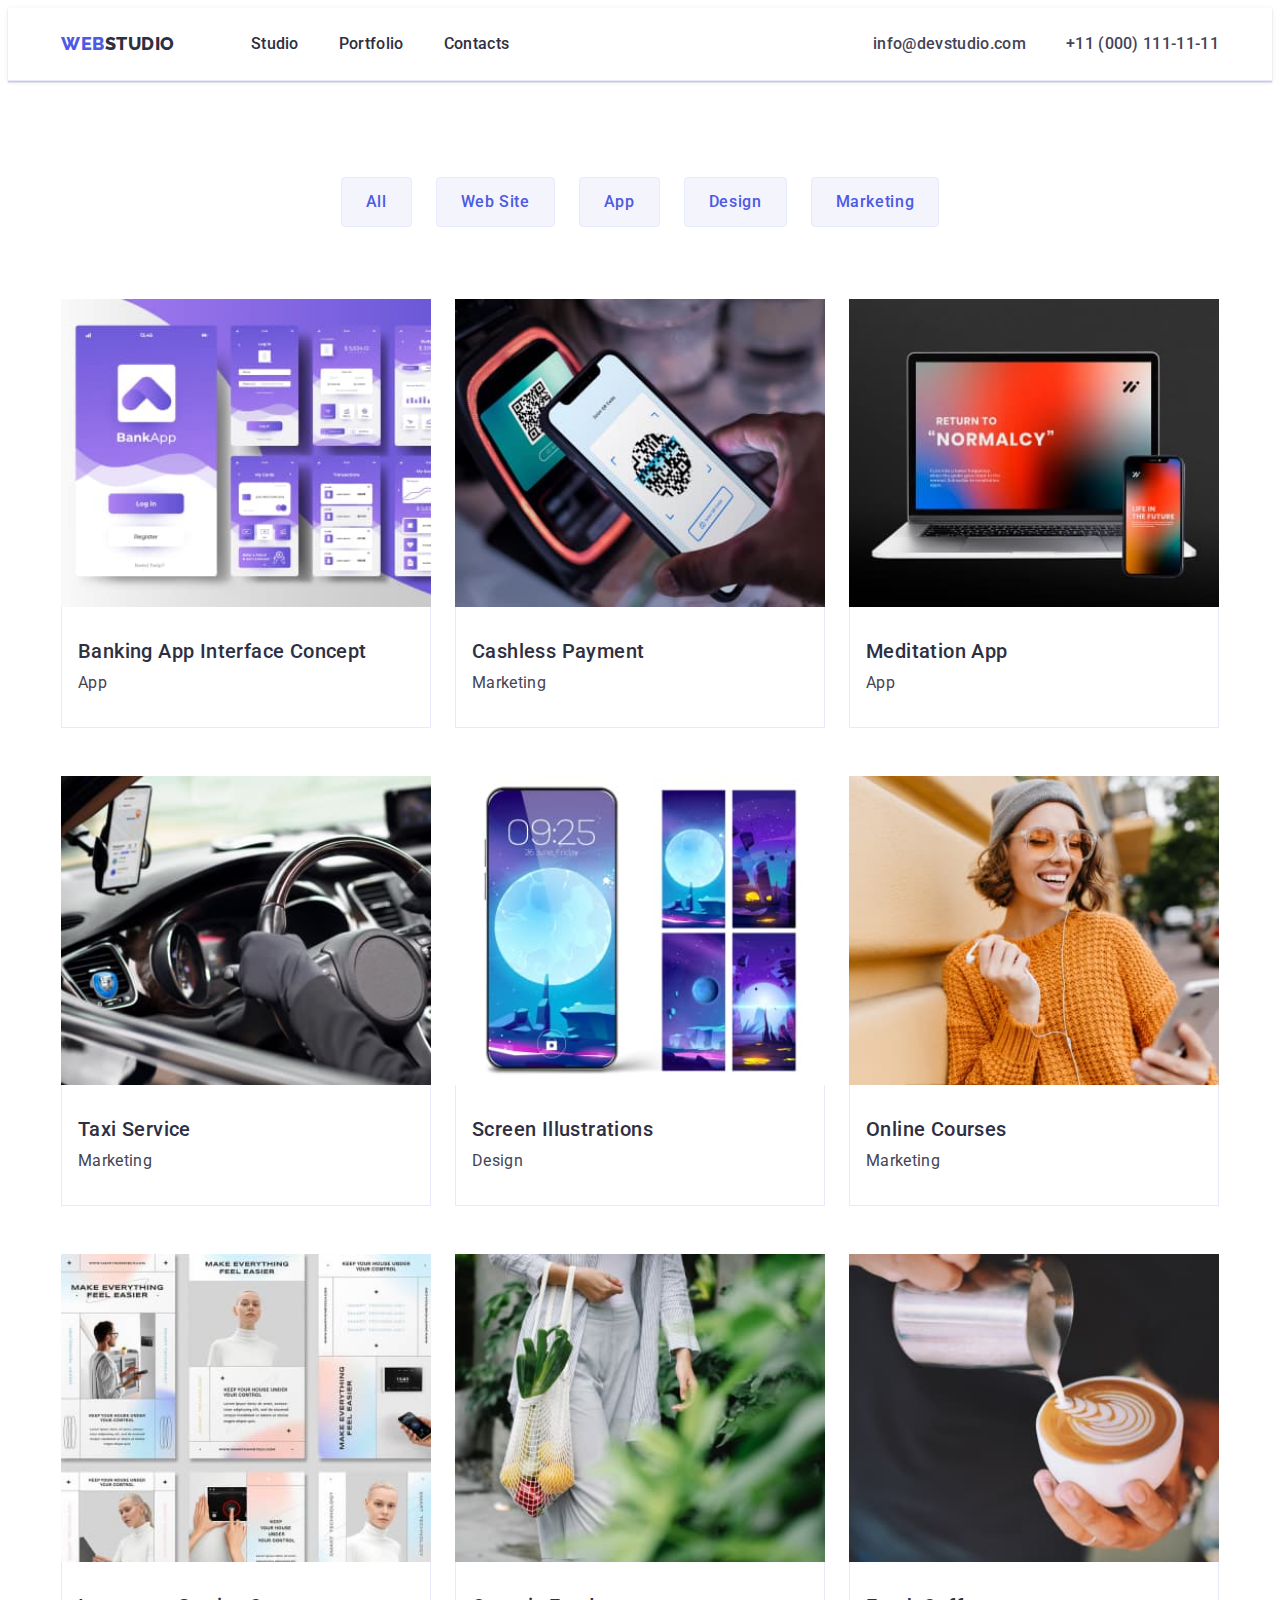
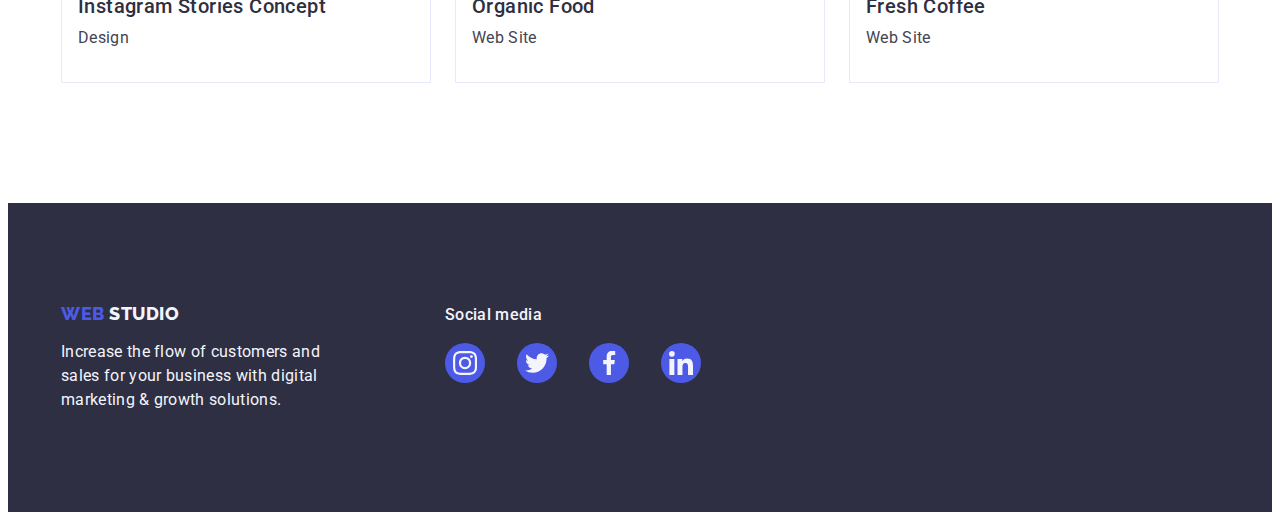
==== commit d33cd80e: "2" ====
--- a/portfolio.html
+++ b/portfolio.html
@@ -212,9 +212,9 @@
                 </p>
             </div>
             <div class="media">
-                <h2 class="soc-media">
+                <p class="soc-media">
                     Social media
-                </h2>
+                </p>
                 <ul class="list list-soc">
                     <li class="link-soc">
                         <a href="" class="buttom-soc">
--- a/css/styles.css
+++ b/css/styles.css
@@ -75,7 +75,10 @@
     /* #E7E9FC колір нижньої рамки хедера */
 } 
 .container-header{
-    border-bottom: 1px solid var(--frame)
+    border-bottom: 1px solid var(--frame);
+    box-shadow:0px 2px 1px rgba(46, 47, 66, 0.08),
+        0px 1px 1px rgba(46, 47, 66, 0.16),
+        0px 1px 6px rgba(46, 47, 66, 0.08)
 }
 .main-nav{
     display: flex;
@@ -165,6 +168,18 @@
 .hero{
     padding-top: 188px;
     padding-bottom: 188px;
+        background-color: var(--title-text-color);
+         background-image: linear-gradient(rgba(46, 47, 66, 0.7),
+                rgba(46, 47, 66, 0.7)),
+                url(../images/people-office.jpg);
+         /* background-image: url(../images/people-office.jpg); */
+         max-width: 1440рх;
+         background-repeat: no-repeat;
+         background-position: center;
+         background-size: cover;
+        
+            text-align: center;
+            /* rgba(46, 47, 66, 0.7) */
 }
     .pointer:hover,.pointer:focus {
          background-color: var(--button-color);
@@ -187,21 +202,6 @@
 }
     /* первая секция */
 
- .hero   {
-    background-color: var(--title-text-color);
-        background-image: linear-gradient(
-            to right,
-             rgba(46, 47, 66, 0.7),
-             rgba(46, 47, 66, 0.7)),
-            url(../images/people-office.jpg);
-    /* background-image: url(../images/people-office.jpg); */
-    background-repeat: no-repeat;
-    background-position: center;
-    background-size: 1440рх;
-
-    text-align: center;
-    /* rgba(46, 47, 66, 0.7) */
-}
 .hero-tittle{
     font-weight: 700;
     font-size: 56px;
@@ -351,7 +351,7 @@
  --second-color: #F4F4FD; */
 
 .our-team .team-info{
-    padding: 32px 16px;
+    padding: 32px 0px;
 }
 
 .buttom-soc{
@@ -364,17 +364,20 @@
     border-radius: 50%;
     fill: var(--soc-logo);
 }
+.buttom-soc:hover, .buttom-soc:focus{
+    background-color: var(--button-color)
+}
 .buttom-icon-soc{
     align-items: center;
     justify-content: center;
 }
 .our-team .link-soc{
     margin-top: 8px;
-    margin-right: 24px;
-}
-.our-team .link-soc:last-child{
-    margin-right: 0px;
-}
+    gap: 24px;
+}
+/* .our-team .link-soc:last-child{
+    margin-right: 0px;
+} */
 
 /* Наші кліенти */
 .our-client{
@@ -384,39 +387,68 @@
 .our-client-container .list {
      display: flex;}
 
-.buttom-client{
-    display: flex;
-    margin-right: 24px;
-    align-items: center;
-    justify-content: center;
+.tittle-our-client {
+     font-weight: 700;
+     font-size: 36px;
+     line-height: 1.1;
+     text-align: center;
+     text-transform: capitalize;
+    color:var(--title-text-color);
+     margin-top: 0px;
+     margin-bottom: 72px;
+         }
+
+.our-client .list-client{
+    
     height: 88px;
     width: 168px;
-    border: 1px solid #8E8F99;
-    border-radius: 4px;
-    fill:var(--client-logo);
-}
-.buttom-client:last-child{
-    margin-right: 0px;
-}
-
+}
+.our-client-container .list{
+    gap: 24px;
+}
+.buttom-client{
+        display: flex;
+        align-items: center;
+        justify-content: center;
+        height: 88px;
+        width: 168px;
+        border: 1px solid var(--client-logo);
+        border-radius: 4px;
+    fill: var(--client-logo);
+}
+.buttom-client:hover, .buttom-client:focus{
+    fill: var(--button-color);
+    border: 1px solid var(--button-color);
+}
+/* .buttom-client-icon{
+    fill: currentColor;
+} */
 
  /* футер */
-.footer .accent {
-    color: var(--second-color);
-}
+
 
 .footer {
     color: var(--second-color);
     background-color: var(--title-text-color);
-    
+
     padding-top: 100px;
     padding-bottom: 100px;
+}
+.footer-container {
+    display: flex;
+    align-items: baseline;
 }
 .footer .logo{
     display: inline-block;
     margin-bottom: 16px;
     margin-right: 0px;
 }
+.logo-company {
+    margin-right: 120px;
+}
+.footer .accent {
+    color: var(--second-color);
+}
 .footer .footer-text{
     width: 264px;
     margin: 0px;
@@ -429,17 +461,18 @@
     margin-right: 16px;
 }
 .soc-media{
-    font-size: 16px;
     font-weight: 500;
     margin: 0;
     margin-bottom: 16px;
 }
-.footer-container{
-    display: flex;
-}
-.logo-company{
-    margin-right: 120px;
-}
+.list-soc{
+    gap: 16px;
+}
+.footer .buttom-soc:focus, .footer .buttom-soc:hover{
+    background-color: #31d0aa
+    
+}
+
 /* кнопка портфоліо*/
 .list .pointer {
     color: var(--accent-color);
@@ -476,7 +509,7 @@
     margin-right: 0px;
 }
 
-.portfolio .team:hover {
+.portfolio .team:hover, .portfolio .team:focus {
     box-shadow:
         0px 1px 6px rgba(46, 47, 66, 0.08),
         0px 1px 1px rgba(46, 47, 66, 0.16),
@@ -494,6 +527,7 @@
     flex-wrap: wrap;
 }
 .team-list .team {
+    display: block;
     margin-right: 24px;
     margin-bottom: 48px;
     width: calc((100% - 48px)/3);
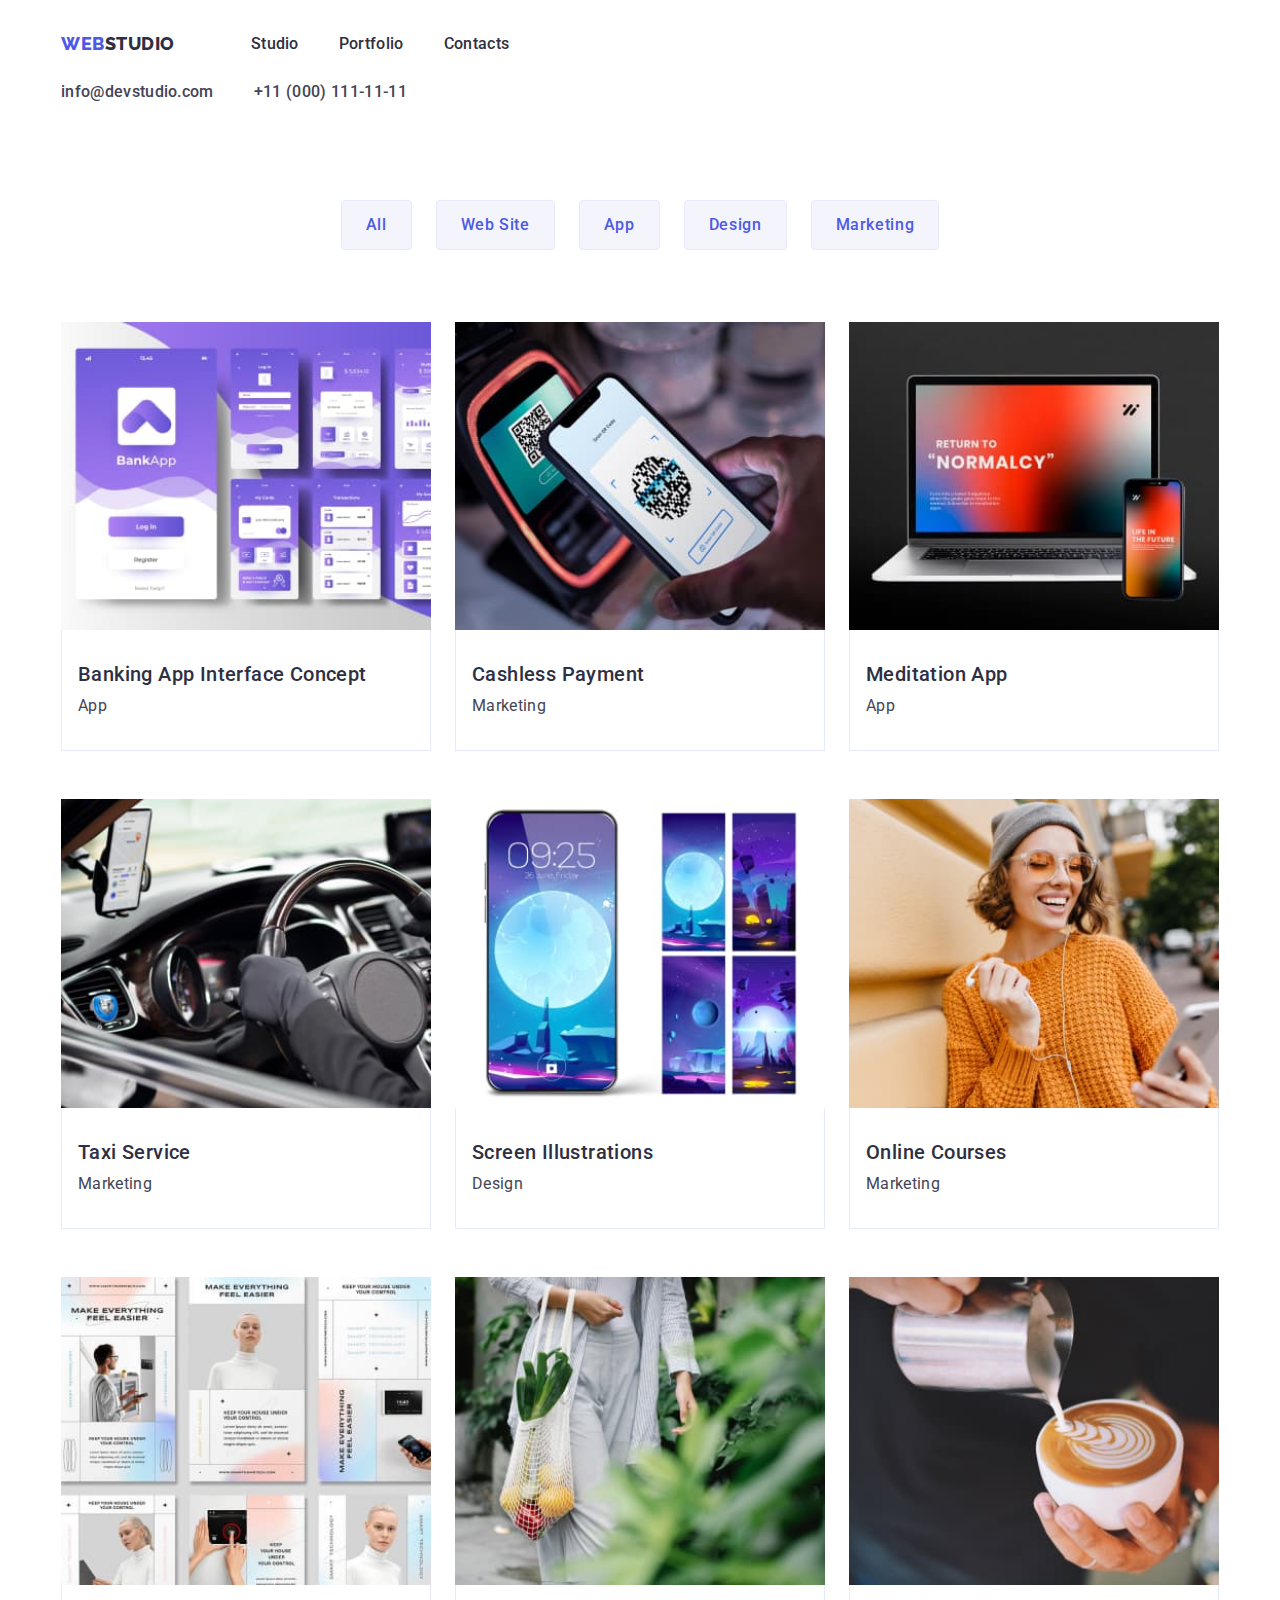
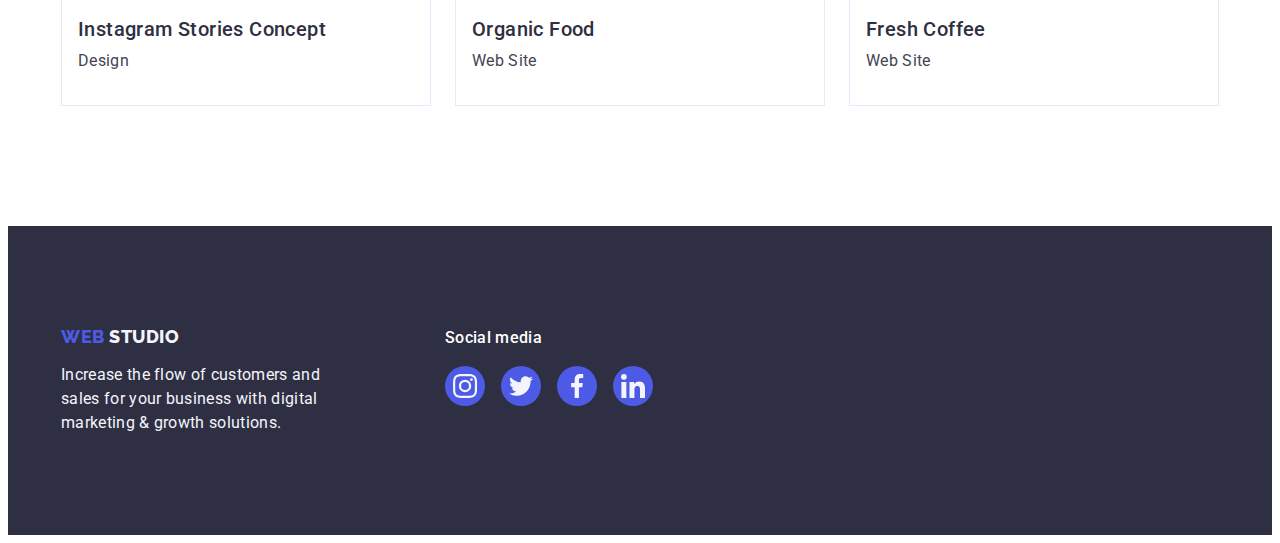
==== commit 6e65427a: "4" ====
--- a/portfolio.html
+++ b/portfolio.html
@@ -212,9 +212,7 @@
                 </p>
             </div>
             <div class="media">
-                <p class="soc-media">
-                    Social media
-                </p>
+                <p class="soc-media">Social media</p>
                 <ul class="list list-soc">
                     <li class="link-soc">
                         <a href="" class="buttom-soc">
--- a/css/styles.css
+++ b/css/styles.css
@@ -69,12 +69,11 @@
     margin-right: 76px;
 
 }
-.container-header .container{
-    display: flex;
-    align-items: center;
     /* #E7E9FC колір нижньої рамки хедера */
 } 
 .container-header{
+    display: flex;
+    align-items: center;
     border-bottom: 1px solid var(--frame);
     box-shadow:0px 2px 1px rgba(46, 47, 66, 0.08),
         0px 1px 1px rgba(46, 47, 66, 0.16),
@@ -165,7 +164,7 @@
 
 
 }
-.hero{
+.hero {
     padding-top: 188px;
     padding-bottom: 188px;
         background-color: var(--title-text-color);
@@ -371,8 +370,7 @@
     align-items: center;
     justify-content: center;
 }
-.our-team .link-soc{
-    margin-top: 8px;
+.our-team .list-soc{
     gap: 24px;
 }
 /* .our-team .link-soc:last-child{
@@ -406,7 +404,7 @@
 .our-client-container .list{
     gap: 24px;
 }
-.buttom-client{
+.list-client .buttom-client{
         display: flex;
         align-items: center;
         justify-content: center;
@@ -414,15 +412,15 @@
         width: 168px;
         border: 1px solid var(--client-logo);
         border-radius: 4px;
-    fill: var(--client-logo);
+        fill: var(--client-logo);
 }
 .buttom-client:hover, .buttom-client:focus{
     fill: var(--button-color);
     border: 1px solid var(--button-color);
 }
-/* .buttom-client-icon{
+.buttom-client-icon{
     fill: currentColor;
-} */
+}
 
  /* футер */
 
@@ -457,10 +455,8 @@
 .list-soc{
 display: flex;
 }
-.link-soc{
-    margin-right: 16px;
-}
 .soc-media{
+    color: var(--primary-white-color);
     font-weight: 500;
     margin: 0;
     margin-bottom: 16px;
@@ -508,13 +504,11 @@
 .portfolio .port-btn:last-child {
     margin-right: 0px;
 }
-
-.portfolio .team:hover, .portfolio .team:focus {
-    box-shadow:
-        0px 1px 6px rgba(46, 47, 66, 0.08),
-        0px 1px 1px rgba(46, 47, 66, 0.16),
-        0px 2px 1px rgba(46, 47, 66, 0.08);
-}
+.portfolio .team-list {
+    display: flex;
+    flex-wrap: wrap;
+}
+
 .portfolio .list {
     display: flex;
     justify-content: center;
@@ -522,23 +516,30 @@
 .portfolio .port-list-bottom {
     margin-bottom: 72px;
 }
-.portfolio .team-list {
-    display: flex;
-    flex-wrap: wrap;
-}
+
 .team-list .team {
     display: block;
     margin-right: 24px;
     margin-bottom: 48px;
     width: calc((100% - 48px)/3);
 }
+
 .team-list .team:nth-last-child(-n+3){
 margin-bottom: 0px;
 }
 .team-list .team:nth-child(3n) {
     margin-right: 0px;
 }
-
+.portfolio .link{
+    display: block
+}
+.portfolio .link:hover,
+.portfolio .link:focus {
+    box-shadow:
+        0px 1px 6px rgba(46, 47, 66, 0.08),
+        0px 1px 1px rgba(46, 47, 66, 0.16),
+        0px 2px 1px rgba(46, 47, 66, 0.08);
+}
 .portfolio .port-item {
     padding: 32px 16px;
     border-bottom: 1px solid var(--frame);
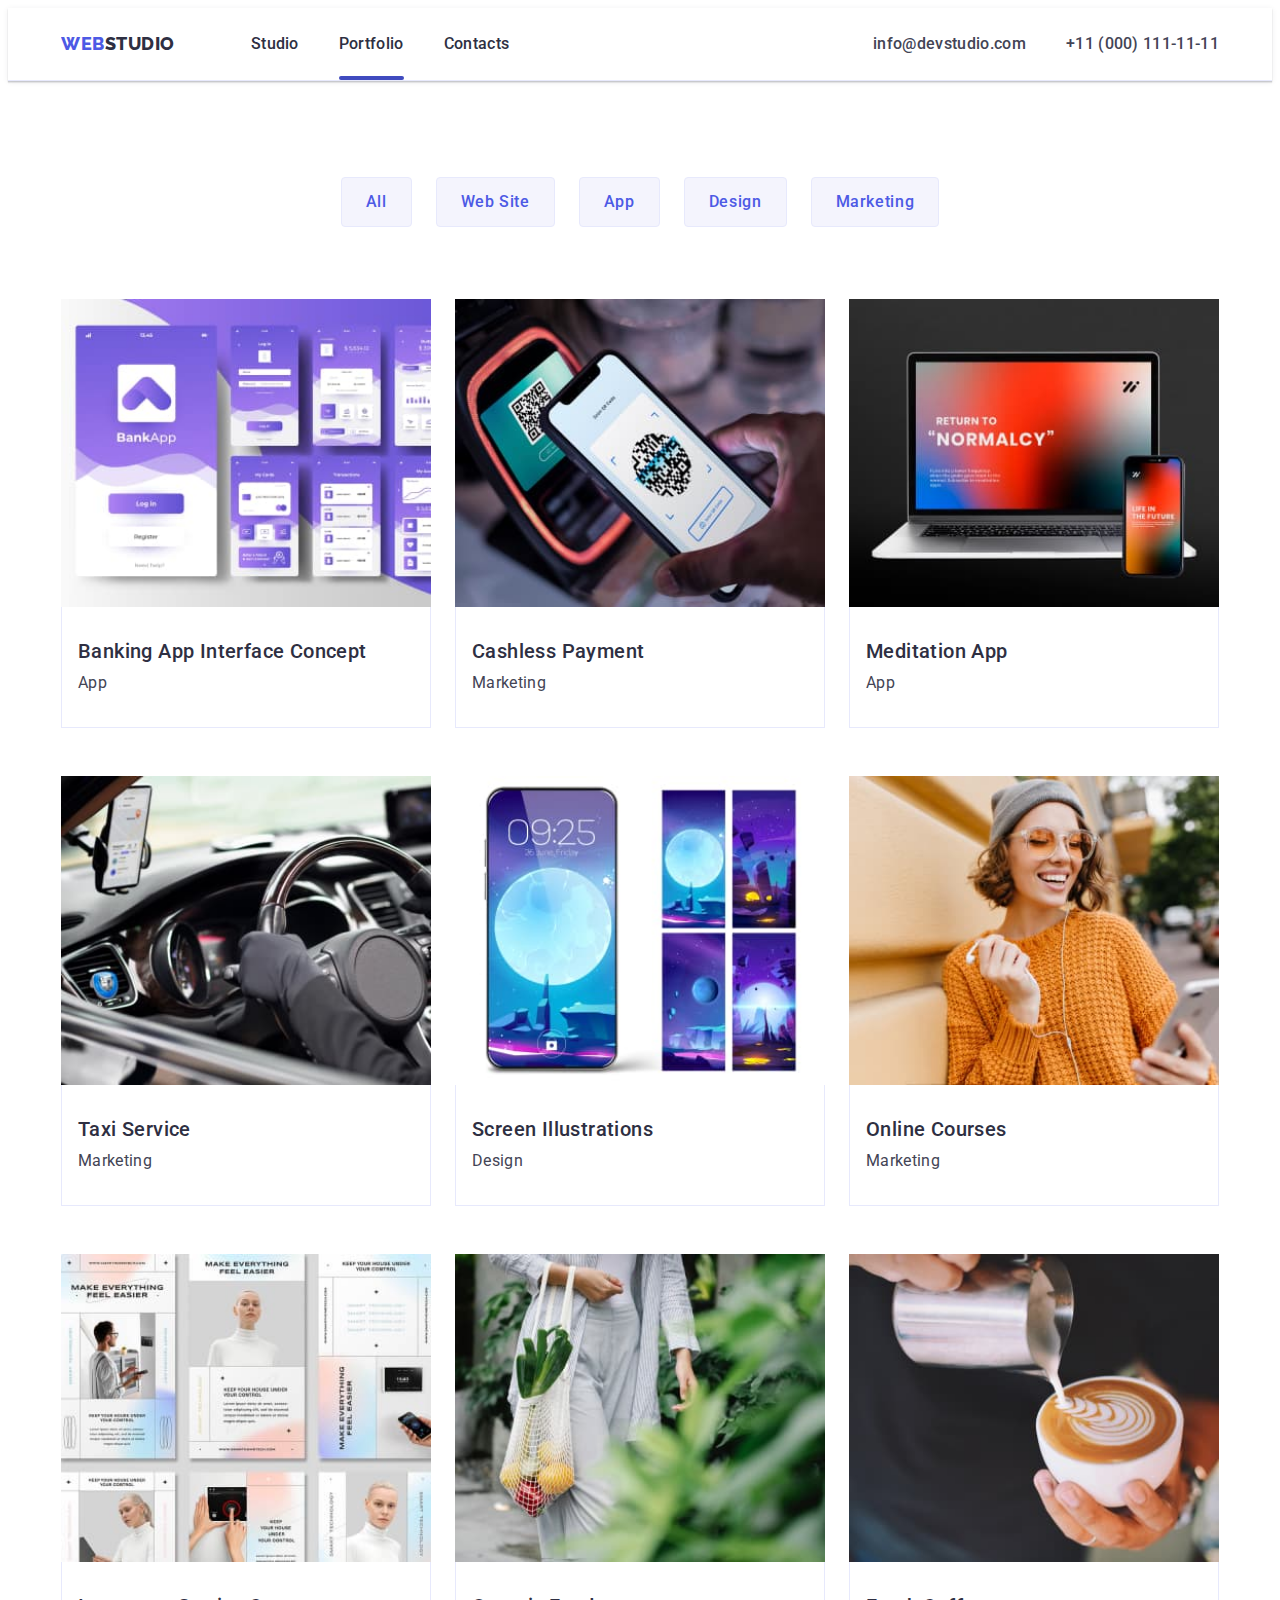
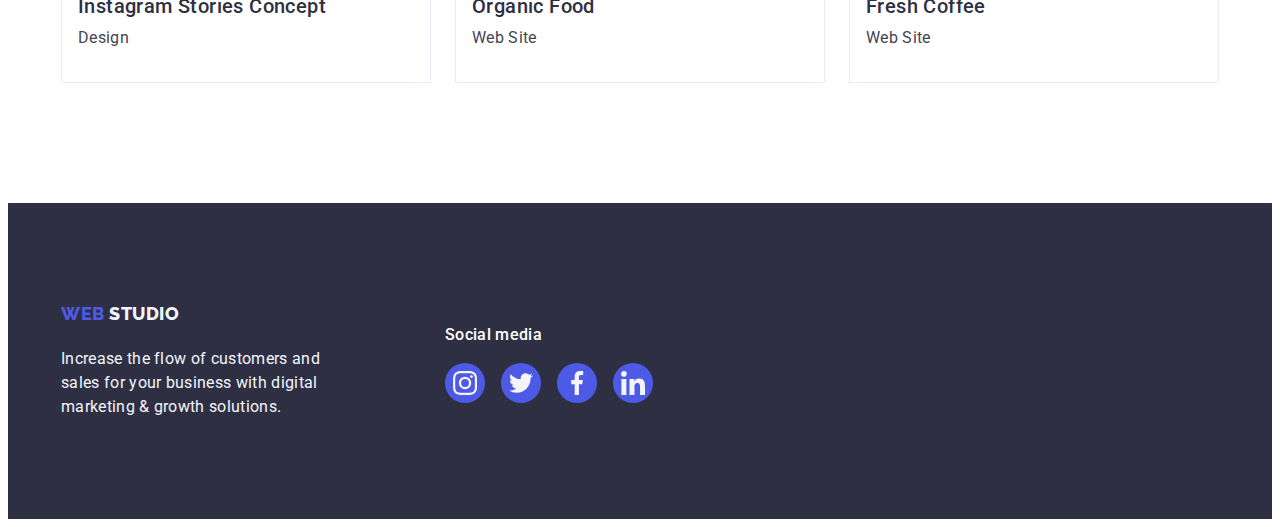
==== commit 20eae6c5: "1" ====
--- a/portfolio.html
+++ b/portfolio.html
@@ -30,7 +30,7 @@
                     <a href="./index.html" class="link">Studio</a>
                 </li>
                 <li class="item">
-                    <a href="./portfolio.html" class="link">Portfolio</a>
+                    <a href="./portfolio.html" class="link underlined">Portfolio</a>
                 </li>
                 <li class="item">
                     <a href="" class="link">Contacts</a>
@@ -73,9 +73,14 @@
                 </ul>
                 <ul class="team-list list">
                     <li class="team">
+                        <div class="port-overlay">
                         <a class="link" href="">
                          <img src=./images/app.jpg class="pict" width=360 alt="Banking App Interface Concept, App" /> 
-                      
+                            <div class="overlay">
+                                <p>T14 Stylish and User-Friendly App Design Concepts · Task Manager App · Calorie Tracker App · Exotic Fruit Ecommerce App ·
+                                Cloud Storage App</p>
+                            </div>
+                            </div>
                          <div class="port-item">
                         <h2 class="port-tittle ">
                             Banking App Interface Concept
@@ -83,13 +88,20 @@
                         <p class="port-parag text">
                             App
                         </p>
+                       
                       </div>
                         </a>
                     </li>
                     <li class="team">
-                        <a class="link" href="">
+                        <div class="port-overlay">
+                        <a class="link" href="">  
                         <img src=./images/cashless-payment.jpg class="pict" width=360 alt="Cashless Payment, Marketing" />
-                            
+                            <div class="overlay">
+                                <p>T14 Stylish and User-Friendly App Design Concepts · Task Manager App · Calorie Tracker App · Exotic Fruit
+                                    Ecommerce App ·
+                                    Cloud Storage App</p>
+                            </div>
+                            </div>
                        <div class="port-item">
                         <h2 class="port-tittle">
                             Cashless Payment
--- a/css/styles.css
+++ b/css/styles.css
@@ -49,6 +49,10 @@
         display: block;
         width: 100%;
     }
+ p.text {
+        margin-top: 0px;
+        margin-bottom: 0px;
+     }
 .list {
     list-style:none;
     margin: 0;    
@@ -70,15 +74,8 @@
 
 }
     /* #E7E9FC колір нижньої рамки хедера */
-} 
-.container-header{
-    display: flex;
-    align-items: center;
-    border-bottom: 1px solid var(--frame);
-    box-shadow:0px 2px 1px rgba(46, 47, 66, 0.08),
-        0px 1px 1px rgba(46, 47, 66, 0.16),
-        0px 1px 6px rgba(46, 47, 66, 0.08)
-}
+
+
 .main-nav{
     display: flex;
     align-items: center;
@@ -92,6 +89,18 @@
 /* хедер*/
 .site-nav{
     display: flex;
+}
+.container-header {
+    display: flex;
+    align-items: center;
+    border-bottom: 1px solid var(--frame);
+    box-shadow: 0px 2px 1px rgba(46, 47, 66, 0.08),
+        0px 1px 1px rgba(46, 47, 66, 0.16),
+        0px 1px 6px rgba(46, 47, 66, 0.08)
+}
+.container-header .container{
+    display: flex;
+    align-items: center;
 }
 .site-nav .item {
     margin-right: 40px;
@@ -111,7 +120,20 @@
     letter-spacing: 0.02em; 
     display: block;
 }
-
+.underlined{
+    position: relative;
+}
+.underlined::after{
+    content: "";
+    display: block;
+    position: absolute;
+    left: 0px;
+    bottom: 0px;
+    height: 4px;
+    width: 100%;
+    background-color: #404BBF;
+    border-radius: 2px;
+}
 .address{
     font-style: normal;
 }
@@ -139,6 +161,8 @@
  .address .link:hover {
      color: var(--button-color);
  }
+
+
 
 /* кнопка */
 .pointer {
@@ -153,33 +177,6 @@
     cursor: pointer;
 border-radius: 4px;
 }
-.hero .pointer{
-    display: block;
-    padding: 16px 32px;
-    min-width: 169px;
-    margin:  auto;
-    margin-top: 46px;
-    height: 56px;
-    border: none;
-
-
-}
-.hero {
-    padding-top: 188px;
-    padding-bottom: 188px;
-        background-color: var(--title-text-color);
-         background-image: linear-gradient(rgba(46, 47, 66, 0.7),
-                rgba(46, 47, 66, 0.7)),
-                url(../images/people-office.jpg);
-         /* background-image: url(../images/people-office.jpg); */
-         max-width: 1440рх;
-         background-repeat: no-repeat;
-         background-position: center;
-         background-size: cover;
-        
-            text-align: center;
-            /* rgba(46, 47, 66, 0.7) */
-}
     .pointer:hover,.pointer:focus {
          background-color: var(--button-color);
         }
@@ -200,6 +197,36 @@
         color: var(--button-color);
 }
     /* первая секция */
+.hero .pointer {
+    display: block;
+    padding: 16px 32px;
+    min-width: 169px;
+    margin: auto;
+    margin-top: 46px;
+    height: 56px;
+    border: none;
+
+
+}
+
+.hero {
+    max-width: 1440px;
+    padding-top: 188px;
+    padding-bottom: 188px;
+    background-color: var(--title-text-color);
+    background-image: linear-gradient(rgba(46, 47, 66, 0.7),
+            rgba(46, 47, 66, 0.7)),
+        url(../images/people-office.jpg);
+    /* background-image: url(../images/people-office.jpg); */
+    background-repeat: no-repeat;
+    background-position: center;
+    background-size: cover;
+
+    margin-left: auto;
+    margin-right: auto;
+    text-align: center;
+    /* rgba(46, 47, 66, 0.7) */
+}
 
 .hero-tittle{
     font-weight: 700;
@@ -220,10 +247,50 @@
     letter-spacing: 0.02em;
     color: var(--title-text-color);
  }
-p.text{
-    margin-top: 0px;
-    margin-bottom: 0px;
-}
+ .backdrop{
+    position: fixed;
+    top: 0px;
+    left: 0px;
+    height: 100%;
+    width: 100%;
+    background-color: rgba(46, 47, 66, 0.4) ;  /* #2E2F42 */
+    /* visibility */
+ }
+ .backdrop.is-hidden{
+    opacity: 0;
+    pointer-events: none;
+ }
+
+
+.modal{
+    position: absolute;
+    top: 50%;
+    left: 50%;
+    transform: translate(-50%, -50%);
+    position: absolute;
+    min-width: 408px;
+    min-height: 576px;
+    background-color: #fff;
+
+}
+.icon-modal-buttom{
+    position: absolute;
+        top: 24px;
+        right: 24px;
+        display: flex;
+        align-items: center;
+        justify-content: center;
+        background-color: #E7E9FC;
+        border: 1px solid rgba(0, 0, 0, 0.1);
+        border-radius: 50%;
+        width: 24px;
+        height: 24px;
+        padding: 0;
+        cursor: pointer;
+}
+/* 2га секція  */
+
+
 .strategy {
     padding-top: 120px;
     padding-bottom: 120px;
@@ -233,15 +300,7 @@
     display: flex;
     flex-wrap: wrap;
 }
-.strategy .strat-list {
-    margin-right: 24px;
-}
-.strategy .strat-list:nth-child(4n){
-    margin-right: 0px;
-}
-.strategy .strat-list{
-        width: calc((100% - 72px) / 4);
-}
+
  .tittle-base{
     font-weight: 700;
     font-size: 36px;
@@ -251,6 +310,18 @@
     margin-top: 0px;
     margin-bottom: 72px;}
 
+ .titles-hidden {
+    font-weight: 500;
+    font-size: 20px;
+    line-height: 1.2;
+    letter-spacing: 0.02em;
+    color: var(--title-text-color);
+    visibility: hidden; /* 2 секція прихований заголовок*/
+    display: none
+        }
+    
+       
+        /*  --title-text-color: #2E2F42; */
 .tittle-reg{
     font-weight: 500;
     font-size: 20px;
@@ -265,36 +336,38 @@
     .strategy .tittle-reg{
         text-align: left;} 
 
-.titles-hidden{
-    font-weight: 500;
-    font-size: 20px;
-    line-height: 1.2;
-    letter-spacing: 0.02em;
-    color: var(--title-text-color);
-    visibility:hidden;
-    display: none}  /* 2 секція прихований заголовок*/
-    /*  --title-text-color: #2E2F42; */
-
-
-.strat-list .buttom{
-    display: flex;
-    align-items: center;
-    justify-content: center;
-    margin-bottom: 8px;
-   
-    background-color: #F4F4FD;
-    height: 112px;
-    width: 264px;
-    border-radius: 4px;
-}
+    .strategy .strat-list {
+             margin-right: 24px;
+     }
+        
+     .strategy .strat-list:nth-child(4n) {
+           margin-right: 0px;
+      }
+        
+     .strategy .strat-list {
+            width: calc((100% - 72px) / 4);
+        }
+        
+     .strategy .icon {
+         display: flex;
+          align-items: center;
+          justify-content: center;
+          background-color: #F4F4FD;
+          height: 112px;
+          width: 264px;
+          border-radius: 4px;
+          margin-bottom: 8px;
+        }
+
 .strat-list .buttom-icon{
-
     width: 64px;
     height: 64px;
     left: 100px;
     top: 24px;
 }
 
+
+/* 3тя секція */
 .we-do{
     padding-bottom: 120px;
 }
@@ -318,7 +391,7 @@
 /* 4 секція */
 .our-team {
 background-color: var(--second-color);
-padding: 120px 0;
+padding: 120px 0px;
 }
 .our-team .list{
     display: flex;
@@ -352,6 +425,9 @@
 .our-team .team-info{
     padding: 32px 0px;
 }
+.our-team .text{
+    margin-bottom: 8px;
+}
 
 .buttom-soc{
     display: flex;
@@ -377,7 +453,7 @@
     margin-right: 0px;
 } */
 
-/* Наші кліенти */
+/* 5 Наші кліенти */
 .our-client{
     background-color: var(--primary-white-color);
     padding: 120px 0;
@@ -412,12 +488,17 @@
         width: 168px;
         border: 1px solid var(--client-logo);
         border-radius: 4px;
-        fill: var(--client-logo);
+        color: var(--client-logo);
+}
+.our-client .list-client{
+    display: block;
 }
 .buttom-client:hover, .buttom-client:focus{
-    fill: var(--button-color);
+    color: var(--button-color);
     border: 1px solid var(--button-color);
 }
+/* --button-color: #404BBF; */
+
 .buttom-client-icon{
     fill: currentColor;
 }
@@ -564,4 +645,36 @@
     letter-spacing: 0.02em;
     color: var(--primary-text-color)
         /* --primary-text-color: #434455; */
-}+}
+.link{
+    position: relative;
+    overflow: hidden
+}
+
+.port-overlay:hover .overlay {
+    transform: translatey(0);
+    overflow: hidden
+}
+.overlay {
+position: absolute;
+top: 0;
+left: 0;
+width: 100%;
+height: 100%;
+padding: 40px 32px; 
+background: #4D5AE5;
+font-style: normal;
+font-weight: 400;
+font-size: 16px;
+line-height: 24px;
+letter-spacing: 0.02em;
+color: #F4F4FD;
+overflow: auto;
+transform: translate(0px, 100%);
+
+transition: transform 250ms cubic-bezier(0.4, 0, 0.2, 1);
+}
+.port-item:hover .overlay,
+.port-item:focus .overlay {
+    transform: translateY(0%);
+} 